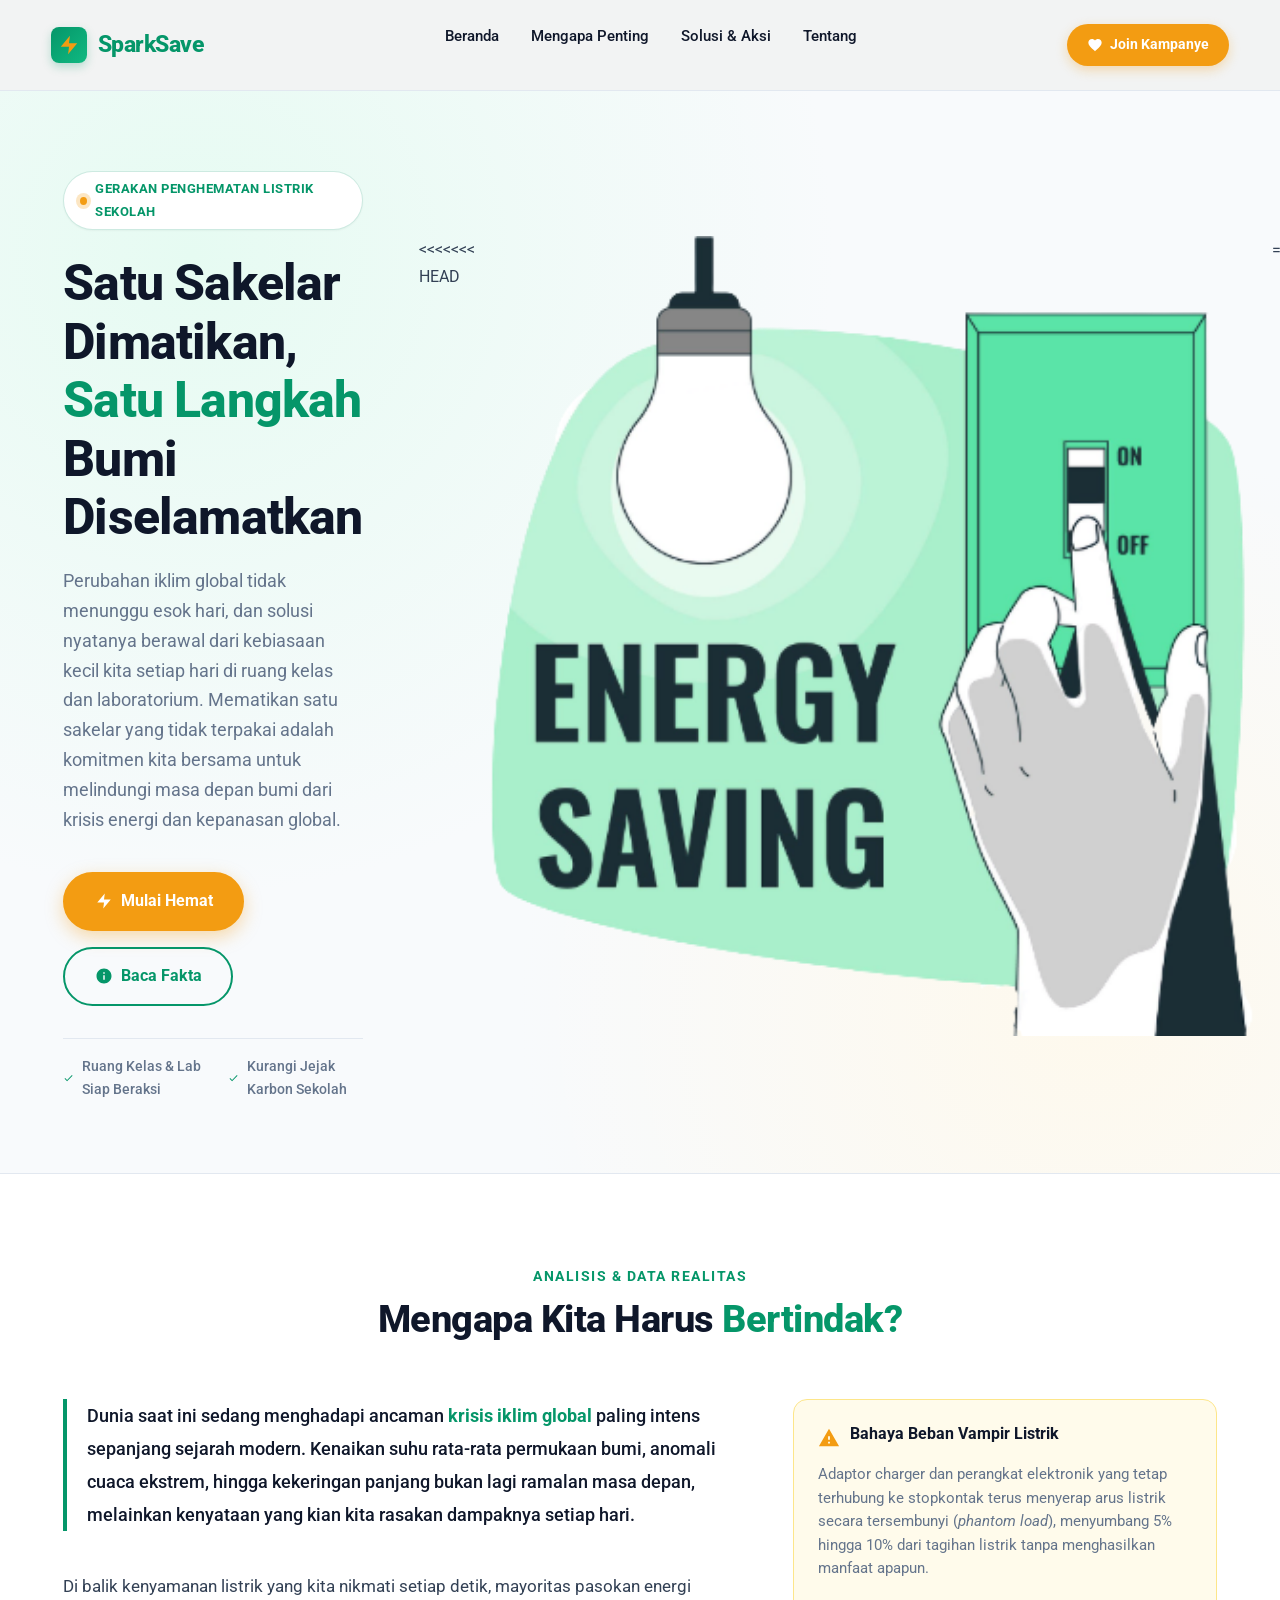
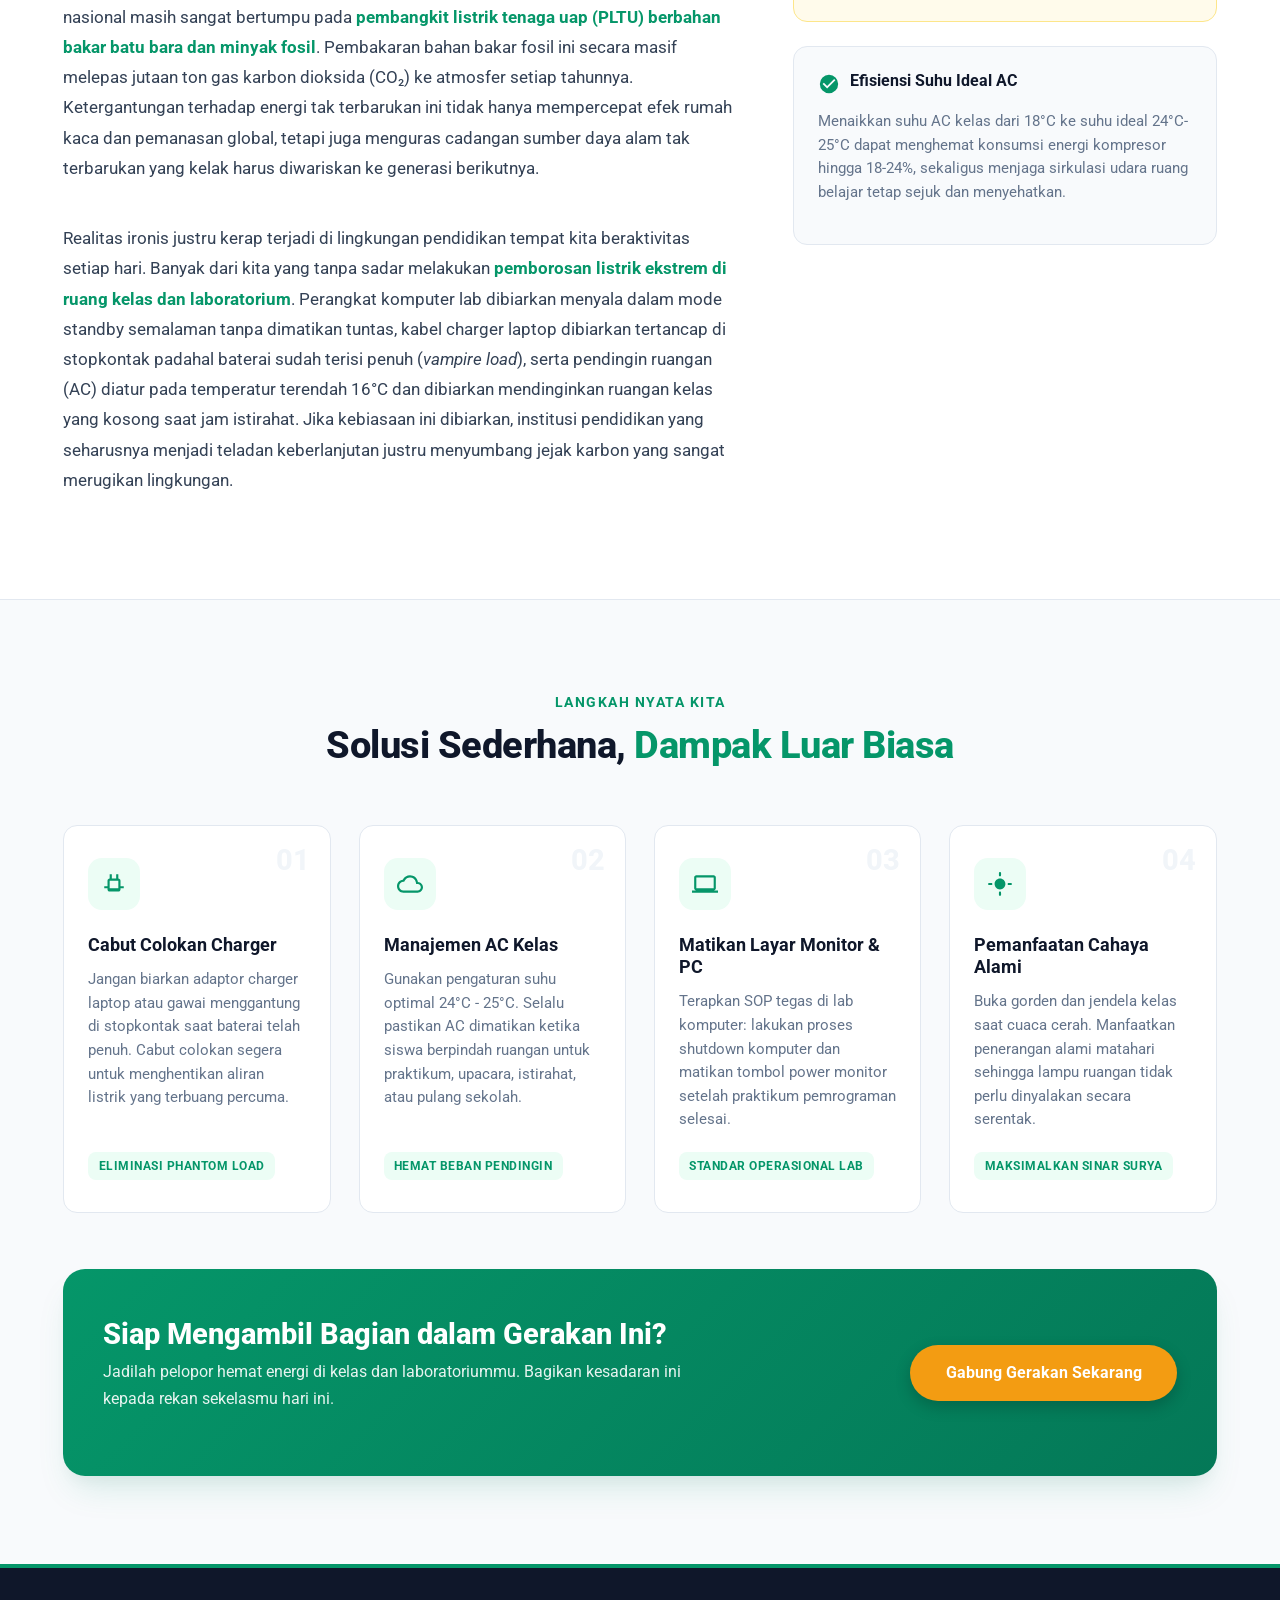
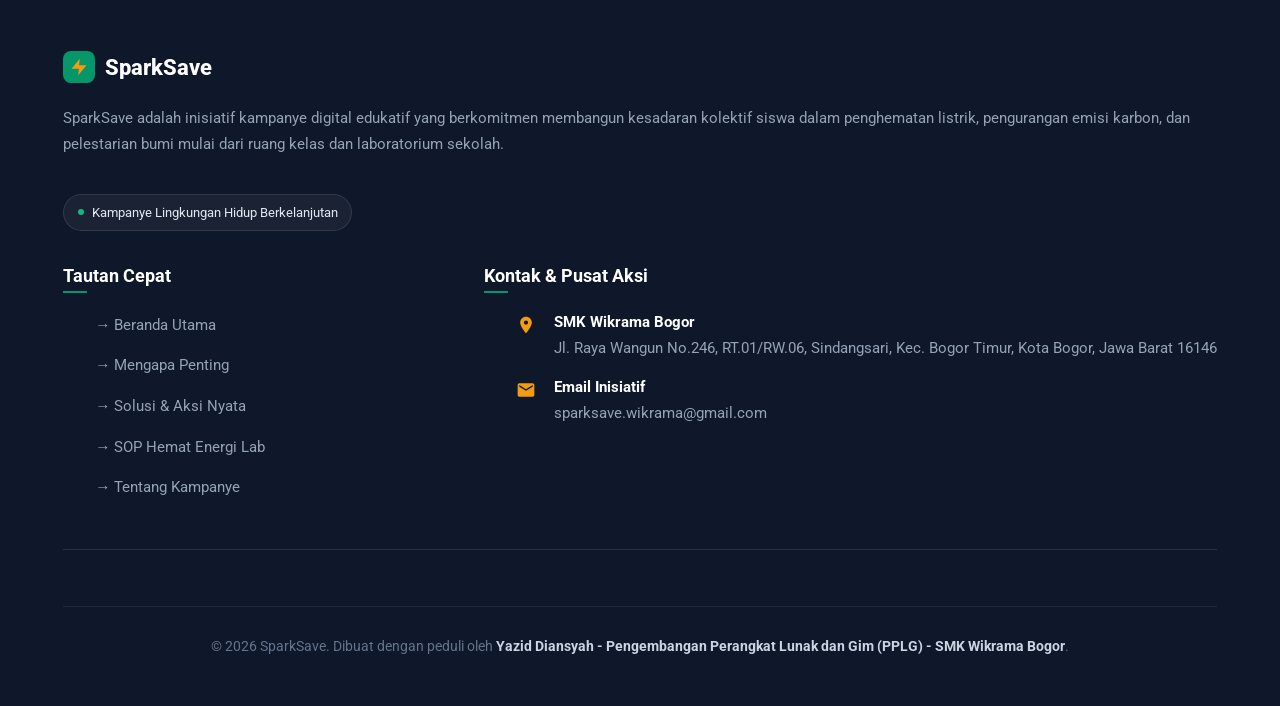
==== index.html @ a87824ba "fix: resolve merge conflicts" ====
<!DOCTYPE html>
<html lang="id">

<head>
    <meta charset="UTF-8">
    <meta name="viewport" content="width=device-width, initial-scale=1.0">
    <title>SparkSave — Kampanye Hemat Energi & Lindungi Bumi</title>

    <!-- Google Fonts -->
    <link rel="preconnect" href="https://fonts.googleapis.com">
    <link rel="preconnect" href="https://fonts.gstatic.com" crossorigin>
    <link href="https://fonts.googleapis.com/css2?family=Google+Sans:ital,opsz,wght@0,17..18,400..700;1,17..18,400..700&family=Poppins:wght@400;500;600;700;800&family=Roboto:ital,wght@0,100..900;1,100..900&display=swap" rel="stylesheet">

    <!-- Bootstrap 5 & Icons -->
    <link rel="stylesheet" href="https://cdn.jsdelivr.net/npm/bootstrap-icons@1.13.1/font/bootstrap-icons.min.css">
    <link href="https://cdn.jsdelivr.net/npm/bootstrap@5.3.8/dist/css/bootstrap.min.css" rel="stylesheet"
        integrity="sha384-sRIl4kxILFvY47J16cr9ZwB07vP4J8+LH7qKQnuqkuIAvNWLzeN8tE5YBujZqJLB" crossorigin="anonymous">

    <link rel="stylesheet" href="/src/style/global.css">
    <link rel="stylesheet" href="/src/style/index.css">
    <link rel="stylesheet" href="/src/style/components/footer.css">
</head>

<body>
    <header id="navbar"></header>

    <main>
        <!-- =========================================================
         2. Hero Section (Split Layout)
         ========================================================= -->
        <section id="hero" class="hero">
            <div class="container hero-grid">
                <!-- Sisi Kiri: Konten Teks & Tombol CTA -->
                <div class="hero-left">
                    <div class="hero-badge">
                        <span class="hero-badge-pulse"></span>
                        <span>Gerakan Penghematan Listrik Sekolah</span>
                    </div>

                    <h1 class="hero-title">
                        Satu Sakelar Dimatikan, <span>Satu Langkah</span> Bumi Diselamatkan
                    </h1>

                    <p class="hero-subtext">
                        Perubahan iklim global tidak menunggu esok hari, dan solusi nyatanya berawal dari kebiasaan
                        kecil kita setiap hari di ruang kelas dan laboratorium. Mematikan satu sakelar yang tidak
                        terpakai adalah komitmen kita bersama untuk melindungi masa depan bumi dari krisis energi dan
                        kepanasan global.
                    </p>

                    <div class="hero-cta-group">
                        <a href="#solusi" class="btn-solid">
                            <svg width="18" height="18" viewBox="0 0 24 24" fill="currentColor">
                                <path d="M13 2L3 14h9l-1 8 10-12h-9l1-8z" />
                            </svg>
                            <span>Mulai Hemat</span>
                        </a>
                        <a href="#mengapa-penting" class="btn-outline">
                            <svg width="18" height="18" viewBox="0 0 24 24" fill="currentColor">
                                <path
                                    d="M12 2C6.48 2 2 6.48 2 12s4.48 10 10 10 10-4.48 10-10S17.52 2 12 2zm1 15h-2v-6h2v6zm0-8h-2V7h2v2z" />
                            </svg>
                            <span>Baca Fakta</span>
                        </a>
                    </div>

                    <div class="hero-social-proof">
                        <div class="proof-item">
                            <svg viewBox="0 0 24 24">
                                <path d="M9 16.17L4.83 12l-1.42 1.41L9 19 21 7l-1.41-1.41z" />
                            </svg>
                            <span>Ruang Kelas & Lab Siap Beraksi</span>
                        </div>
                        <div class="proof-item">
                            <svg viewBox="0 0 24 24">
                                <path d="M9 16.17L4.83 12l-1.42 1.41L9 19 21 7l-1.41-1.41z" />
                            </svg>
                            <span>Kurangi Jejak Karbon Sekolah</span>
                        </div>
                    </div>
                </div>

                <!-- Sisi Kanan: Visual CSS & Floating Stat Cards -->
                <div class="hero-right">
                    <!-- Floating Card 1 (Atas Kanan) -->

                    <!-- Central Visual Board -->
                    <!-- <div class="visual-board">
                        <div class="board-header">
                            <div class="board-title-group">
                                <h4>Indeks Efisiensi Energi</h4>
                                <p>Status Kampanye SparkSave</p>
                            </div>
                            <span class="board-status">Aktif Berjalan</span>
                        </div>

                        <div class="energy-meter">
                            <div class="meter-ring">
                                <div class="meter-inner">
                                    <span class="percent">86%</span> 
                                    <span class="caption">Efisiensi</span>
                                </div>
                            </div>
                            <p class="meter-desc">
                                Peningkatan kedisiplinan pencabutan colokan dan pemadaman komputer lab setelah jam
                                pembelajaran selesai.
                            </p>
                        </div>
                    </div> -->

<<<<<<< HEAD
                    <img src="/src/assets/images/hero.png" alt="">
=======
                    <img src="/src/assets/images/hero.png" style="height: 450px;" alt="">
>>>>>>> 2893bdb950adf6e3078d41b20d22d9d9cc390c80


                    <!-- Floating Card 2 (Bawah Kiri) -->

                </div>
            </div>
        </section>

        <!-- =========================================================
         3. Artikel Latar Belakang (Mendalam & Diperbanyak)
         ========================================================= -->
        <section id="mengapa-penting" class="article-section">
            <div class="container">
                <div class="section-head">
                    <span class="section-tag">Analisis & Data Realitas</span>
                    <h2 class="section-heading">Mengapa Kita Harus <span>Bertindak?</span></h2>
                </div>

                <div class="article-layout">
                    <!-- 3 Paragraf Artikel Mendalam -->
                    <article class="article-content">
                        <p class="lead-text">
                            Dunia saat ini sedang menghadapi ancaman <strong>krisis iklim global</strong> paling intens
                            sepanjang sejarah modern. Kenaikan suhu rata-rata permukaan bumi, anomali cuaca ekstrem,
                            hingga kekeringan panjang bukan lagi ramalan masa depan, melainkan kenyataan yang kian kita
                            rasakan dampaknya setiap hari.
                        </p>

                        <p>
                            Di balik kenyamanan listrik yang kita nikmati setiap detik, mayoritas pasokan energi
                            nasional masih sangat bertumpu pada <strong>pembangkit listrik tenaga uap (PLTU) berbahan
                                bakar batu bara dan minyak fosil</strong>. Pembakaran bahan bakar fosil ini secara masif
                            melepas jutaan ton gas karbon dioksida (CO₂) ke atmosfer setiap tahunnya. Ketergantungan
                            terhadap energi tak terbarukan ini tidak hanya mempercepat efek rumah kaca dan pemanasan
                            global, tetapi juga menguras cadangan sumber daya alam tak terbarukan yang kelak harus
                            diwariskan ke generasi berikutnya.
                        </p>

                        <p>
                            Realitas ironis justru kerap terjadi di lingkungan pendidikan tempat kita beraktivitas
                            setiap hari. Banyak dari kita yang tanpa sadar melakukan <strong>pemborosan listrik ekstrem
                                di ruang kelas dan laboratorium</strong>. Perangkat komputer lab dibiarkan menyala dalam
                            mode standby semalaman tanpa dimatikan tuntas, kabel charger laptop dibiarkan tertancap di
                            stopkontak padahal baterai sudah terisi penuh (<em>vampire load</em>), serta pendingin
                            ruangan (AC) diatur pada temperatur terendah 16°C dan dibiarkan mendinginkan ruangan kelas
                            yang kosong saat jam istirahat. Jika kebiasaan ini dibiarkan, institusi pendidikan yang
                            seharusnya menjadi teladan keberlanjutan justru menyumbang jejak karbon yang sangat
                            merugikan lingkungan.
                        </p>
                    </article>

                    <!-- Sidebar Fakta & Insight -->
                    <aside class="article-sidebar">
                        <div class="fact-box highlight">
                            <div class="fact-header warning">
                                <svg viewBox="0 0 24 24">
                                    <path d="M1 21h22L12 2 1 21zm12-3h-2v-2h2v2zm0-4h-2v-4h2v4z" />
                                </svg>
                                <h4>Bahaya Beban Vampir Listrik</h4>
                            </div>
                            <p>
                                Adaptor charger dan perangkat elektronik yang tetap terhubung ke stopkontak terus
                                menyerap arus listrik secara tersembunyi (<em>phantom load</em>), menyumbang 5% hingga
                                10% dari tagihan listrik tanpa menghasilkan manfaat apapun.
                            </p>
                        </div>

                        <div class="fact-box">
                            <div class="fact-header success">
                                <svg viewBox="0 0 24 24">
                                    <path
                                        d="M12 2a10 10 0 100 20 10 10 0 000-20zm-2 15l-5-5 1.41-1.41L10 14.17l7.59-7.59L19 8l-9 9z" />
                                </svg>
                                <h4>Efisiensi Suhu Ideal AC</h4>
                            </div>
                            <p>
                                Menaikkan suhu AC kelas dari 18°C ke suhu ideal 24°C-25°C dapat menghemat konsumsi
                                energi kompresor hingga 18-24%, sekaligus menjaga sirkulasi udara ruang belajar tetap
                                sejuk dan menyehatkan.
                            </p>
                        </div>
                    </aside>
                </div>
            </div>
        </section>

        <!-- =========================================================
         4. Section Solusi & Aksi (Grid Cards)
         ========================================================= -->
        <section id="solusi" class="solutions-section">
            <div class="container">
                <div class="section-head">
                    <span class="section-tag">Langkah Nyata Kita</span>
                    <h2 class="section-heading">Solusi Sederhana, <span>Dampak Luar Biasa</span></h2>
                </div>

                <div class="solutions-grid">
                    <!-- Kartu 1 -->
                    <div class="action-card">
                        <span class="card-num">01</span>
                        <div class="action-icon">
                            <svg viewBox="0 0 24 24">
                                <path
                                    d="M16.01 7L16 3h-2v4h-4V3H8v4h-.01C6.89 7 6 7.89 6 8.99v5.01H3v2h3v1c0 1.11.89 2 1.99 2H16c1.1 0 2-.89 2-2v-1h3v-2h-3V8.99c0-1.1-.89-1.99-1.99-1.99zM16 16H8v-7h8v7z" />
                            </svg>
                        </div>
                        <h3>Cabut Colokan Charger</h3>
                        <p>
                            Jangan biarkan adaptor charger laptop atau gawai menggantung di stopkontak saat baterai
                            telah penuh. Cabut colokan segera untuk menghentikan aliran listrik yang terbuang percuma.
                        </p>
                        <span class="card-tag">Eliminasi Phantom Load</span>
                    </div>

                    <!-- Kartu 2 -->
                    <div class="action-card">
                        <span class="card-num">02</span>
                        <div class="action-icon">
                            <svg viewBox="0 0 24 24">
                                <path
                                    d="M19.35 10.04C18.67 6.59 15.64 4 12 4 9.11 4 6.6 5.64 5.35 8.04 2.34 8.36 0 10.91 0 14c0 3.31 2.69 6 6 6h13c2.76 0 5-2.24 5-5 0-2.64-2.05-4.78-4.65-4.96zM19 18H6c-2.21 0-4-1.79-4-4 0-2.05 1.53-3.76 3.56-3.97l1.07-.11.5-.95C8.08 7.14 9.94 6 12 6c2.62 0 4.88 1.86 5.39 4.43l.3 1.5 1.53.11c1.56.1 2.78 1.41 2.78 2.96 0 1.65-1.35 3-3 3z" />
                            </svg>
                        </div>
                        <h3>Manajemen AC Kelas</h3>
                        <p>
                            Gunakan pengaturan suhu optimal 24°C - 25°C. Selalu pastikan AC dimatikan ketika siswa
                            berpindah ruangan untuk praktikum, upacara, istirahat, atau pulang sekolah.
                        </p>
                        <span class="card-tag">Hemat Beban Pendingin</span>
                    </div>

                    <!-- Kartu 3 -->
                    <div class="action-card">
                        <span class="card-num">03</span>
                        <div class="action-icon">
                            <svg viewBox="0 0 24 24">
                                <path
                                    d="M20 18c1.1 0 1.99-.9 1.99-2L22 6c0-1.1-.9-2-2-2H4c-1.1 0-2 .9-2 2v10c0 1.1.9 2 2 2H0v2h24v-2h-4zM4 6h16v10H4V6z" />
                            </svg>
                        </div>
                        <h3>Matikan Layar Monitor & PC</h3>
                        <p>
                            Terapkan SOP tegas di lab komputer: lakukan proses shutdown komputer dan matikan tombol
                            power monitor setelah praktikum pemrograman selesai.
                        </p>
                        <span class="card-tag">Standar Operasional Lab</span>
                    </div>

                    <!-- Kartu 4 -->
                    <div class="action-card">
                        <span class="card-num">04</span>
                        <div class="action-icon">
                            <svg viewBox="0 0 24 24">
                                <path
                                    d="M12 7c-2.76 0-5 2.24-5 5s2.24 5 5 5 5-2.24 5-5-2.24-5-5-5zM2 13h2c.55 0 1-.45 1-1s-.45-1-1-1H2c-.55 0-1 .45-1 1s.45 1 1 1zm18 0h2c.55 0 1-.45 1-1s-.45-1-1-1h-2c-.55 0-1 .45-1 1s.45 1 1 1zM11 2v2c0 .55.45 1 1 1s1-.45 1-1V2c0-.55-.45-1-1-1s-1 .45-1 1zm0 18v2c0 .55.45 1 1 1s1-.45 1-1v-2c0-.55-.45-1-1-1s-1 .45-1 1z" />
                            </svg>
                        </div>
                        <h3>Pemanfaatan Cahaya Alami</h3>
                        <p>
                            Buka gorden dan jendela kelas saat cuaca cerah. Manfaatkan penerangan alami matahari
                            sehingga lampu ruangan tidak perlu dinyalakan secara serentak.
                        </p>
                        <span class="card-tag">Maksimalkan Sinar Surya</span>
                    </div>
                </div>

                <!-- Banner Ajak Bertindak -->
                <div class="cta-strip">
                    <div class="cta-strip-text">
                        <h3>Siap Mengambil Bagian dalam Gerakan Ini?</h3>
                        <p>
                            Jadilah pelopor hemat energi di kelas dan laboratoriummu. Bagikan kesadaran ini kepada rekan
                            sekelasmu hari ini.
                        </p>
                    </div>
                    <a href="#hero" class="btn-cta-strip">Gabung Gerakan Sekarang</a>
                </div>
            </div>
        </section>
    </main>

    <footer id="footer"></footer>

    <!-- JS Components -->
    <script src="src/components/navbar.js"></script>
    <script src="src/components/footer.js"></script>

    <!-- Bootstrap 5 JS -->
    <script src="https://cdn.jsdelivr.net/npm/bootstrap@5.3.8/dist/js/bootstrap.bundle.min.js"
        integrity="sha384-FKyoEForCGlyvwx9Hj09JcYn3nv7wiPVlz7YYwJrWVcXK/BmnVDxM+D2scQbITxI"
        crossorigin="anonymous"></script>
</body>

</html>
---- src/style/global.css ----
html,
body {
    font-family: "Google Sans",sans-serif;
    /* background-color: #10B981 ; */
}
---- src/style/index.css ----
/* =========================================================
   SparkSave - Kampanye Hemat Energi
   Warna Utama: #059669 | Sekunder: #10B981 | Aksen: #F39C12
   Latar Belakang: #F8FAFC (Putih Keabu-abuan Bersih)
   ========================================================= */

:root {
  --primary: #059669;
  --primary-dark: #047857;
  --primary-light: #ecfdf5;
  --secondary: #10b981;
  --secondary-hover: #059669;
  --accent: #f39c12;
  --accent-hover: #e67e22;
  --accent-light: #fef3c7;
  --accent-soft: rgba(243, 156, 18, 0.12);

  --bg-light: #f8fafc;
  --bg-white: #ffffff;
  --text-dark: #0f172a;
  --text-body: #334155;
  --text-muted: #64748b;
  --border-light: #e2e8f0;
  --border-accent: #cbd5e1;

  --shadow-xs: 0 1px 2px rgba(0, 0, 0, 0.04);
  --shadow-sm: 0 2px 6px rgba(0, 0, 0, 0.05);
  --shadow-md:
    0 10px 25px -5px rgba(15, 23, 42, 0.08),
    0 8px 10px -6px rgba(15, 23, 42, 0.04);
  --shadow-lg:
    0 20px 35px -10px rgba(5, 150, 105, 0.15),
    0 10px 15px -5px rgba(0, 0, 0, 0.04);
  --shadow-float: 0 15px 30px rgba(0, 0, 0, 0.12);

  --radius-sm: 8px;
  --radius-md: 14px;
  --radius-lg: 22px;
  --radius-full: 9999px;

  --font-sans:
    "Poppins", -apple-system, BlinkMacSystemFont, "Segoe UI", Roboto, Helvetica,
    Arial, sans-serif;
  --transition: all 0.3s cubic-bezier(0.16, 1, 0.3, 1);
}

/* Reset Dasar */
*,
*::before,
*::after {
  margin: 0;
  padding: 0;
  box-sizing: border-box;
}

html {
  scroll-behavior: smooth;
  font-size: 16px;
}

body {
  font-family: var(--font-sans);
  background-color: var(--bg-light);
  color: var(--text-body);
  line-height: 1.7;
  min-height: 100vh;
  display: flex;
  flex-direction: column;
  -webkit-font-smoothing: antialiased;
}

/* Container Global */
.container {
  width: 92%;
  max-width: 1200px;
  margin: 0 auto;
}

/* =========================================================
   1. Header & Navbar (Sticky & Modern)
   ========================================================= */
.navbar {
  position: sticky;
  top: 0;
  width: 100%;
  background-color: rgba(255, 255, 255, 0.95);
  backdrop-filter: blur(12px);
  border-bottom: 1px solid var(--border-light);
  z-index: 1000;
  transition: var(--transition);
}

.nav-wrap {
  display: flex;
  align-items: center;
  justify-content: space-between;
  padding: 1rem 0;
}

.brand-logo {
  display: flex;
  align-items: center;
  gap: 0.65rem;
  text-decoration: none;
  font-size: 1.45rem;
  font-weight: 800;
  color: var(--primary);
  letter-spacing: -0.5px;
}

.brand-icon {
  width: 36px;
  height: 36px;
  background: linear-gradient(135deg, var(--primary), var(--secondary));
  border-radius: var(--radius-sm);
  display: flex;
  align-items: center;
  justify-content: center;
  color: #fff;
  box-shadow: 0 4px 10px rgba(5, 150, 105, 0.25);
}

.brand-icon svg {
  width: 22px;
  height: 22px;
  fill: var(--accent);
}

.nav-links {
  display: flex;
  align-items: center;
  list-style: none;
  gap: 2rem;
}

.nav-link {
  text-decoration: none;
  font-size: 0.95rem;
  font-weight: 500;
  color: var(--text-dark);
  position: relative;
  transition: var(--transition);
}

.nav-link:hover {
  color: var(--primary);
}

.nav-link::after {
  content: "";
  position: absolute;
  bottom: -4px;
  left: 0;
  width: 0;
  height: 2px;
  background-color: var(--primary);
  transition: width 0.25s ease;
}

.nav-link:hover::after {
  width: 100%;
}

.nav-actions {
  display: flex;
  align-items: center;
  gap: 1rem;
}

.btn-join {
  display: inline-flex;
  align-items: center;
  gap: 0.45rem;
  background-color: var(--accent);
  color: #ffffff;
  padding: 0.55rem 1.25rem;
  font-size: 0.88rem;
  font-weight: 700;
  border-radius: var(--radius-full);
  text-decoration: none;
  box-shadow: 0 4px 12px rgba(243, 156, 18, 0.3);
  transition: var(--transition);
}

.btn-join:hover {
  background-color: var(--accent-hover);
  transform: translateY(-2px);
  box-shadow: 0 6px 16px rgba(243, 156, 18, 0.4);
}

/* =========================================================
   2. Hero Section (Split Layout & Visual Showcase)
   ========================================================= */
.hero {
  position: relative;
  padding: 5rem 0 4.5rem;
  background:
    radial-gradient(circle at 15% 15%, #e6fbf2 0%, transparent 45%),
    radial-gradient(circle at 85% 85%, #fef9ed 0%, transparent 40%),
    var(--bg-light);
  overflow: hidden;
  border-bottom: 1px solid var(--border-light);
}

.hero-grid {
  display: grid;
  grid-template-columns: 1.15fr 0.85fr;
  align-items: center;
  gap: 3.5rem;
}

/* Kolom Kiri Hero */
.hero-left {
  display: flex;
  flex-direction: column;
  align-items: flex-start;
}

.hero-badge {
  display: inline-flex;
  align-items: center;
  gap: 0.5rem;
  background-color: #ffffff;
  color: var(--primary);
  border: 1px solid rgba(5, 150, 105, 0.2);
  padding: 0.4rem 1rem;
  border-radius: var(--radius-full);
  font-size: 0.82rem;
  font-weight: 700;
  text-transform: uppercase;
  letter-spacing: 0.5px;
  margin-bottom: 1.5rem;
  box-shadow: var(--shadow-xs);
}

.hero-badge-pulse {
  width: 8px;
  height: 8px;
  background-color: var(--accent);
  border-radius: 50%;
  box-shadow: 0 0 0 4px rgba(243, 156, 18, 0.25);
  animation: pulse 2s infinite;
}

@keyframes pulse {
  0% {
    transform: scale(0.95);
    box-shadow: 0 0 0 0 rgba(243, 156, 18, 0.6);
  }
  70% {
    transform: scale(1);
    box-shadow: 0 0 0 8px rgba(243, 156, 18, 0);
  }
  100% {
    transform: scale(0.95);
    box-shadow: 0 0 0 0 rgba(243, 156, 18, 0);
  }
}

.hero-title {
  font-size: 3.1rem;
  font-weight: 800;
  line-height: 1.18;
  color: var(--text-dark);
  margin-bottom: 1.25rem;
  letter-spacing: -0.8px;
}

.hero-title span {
  color: var(--primary);
  position: relative;
  display: inline-block;
}

.hero-subtext {
  font-size: 1.1rem;
  color: var(--text-muted);
  line-height: 1.7;
  margin-bottom: 2.25rem;
  max-width: 580px;
}

.hero-cta-group {
  display: flex;
  align-items: center;
  gap: 1rem;
  flex-wrap: wrap;
  margin-bottom: 2rem;
}

.btn-solid {
  background-color: var(--accent);
  color: #ffffff;
  padding: 0.88rem 1.85rem;
  font-size: 0.98rem;
  font-weight: 700;
  border-radius: var(--radius-full);
  text-decoration: none;
  box-shadow: 0 6px 18px rgba(243, 156, 18, 0.35);
  display: inline-flex;
  align-items: center;
  gap: 0.5rem;
  transition: var(--transition);
  border: 2px solid var(--accent);
}

.btn-solid:hover {
  background-color: var(--accent-hover);
  border-color: var(--accent-hover);
  transform: translateY(-2px);
  box-shadow: 0 10px 24px rgba(243, 156, 18, 0.45);
}

.btn-outline {
  background-color: transparent;
  color: var(--primary);
  padding: 0.88rem 1.85rem;
  font-size: 0.98rem;
  font-weight: 700;
  border-radius: var(--radius-full);
  text-decoration: none;
  border: 2px solid var(--primary);
  display: inline-flex;
  align-items: center;
  gap: 0.5rem;
  transition: var(--transition);
}

.btn-outline:hover {
  background-color: var(--primary-light);
  transform: translateY(-2px);
  box-shadow: var(--shadow-sm);
}

.hero-social-proof {
  display: flex;
  align-items: center;
  gap: 1.5rem;
  padding-top: 1rem;
  border-top: 1px solid var(--border-light);
  width: 100%;
}

.proof-item {
  display: flex;
  align-items: center;
  gap: 0.5rem;
  font-size: 0.85rem;
  color: var(--text-muted);
  font-weight: 500;
}

.proof-item svg {
  width: 18px;
  height: 18px;
  fill: var(--primary);
}

/* Kolom Kanan Hero (Visual Elements & Floating Cards) */
.hero-right {
  position: relative;
  display: flex;
  justify-content: center;
}

.visual-board {
  position: relative;
  width: 100%;
  max-width: 440px;
  background: #ffffff;
  border: 1px solid rgba(5, 150, 105, 0.15);
  border-radius: var(--radius-lg);
  padding: 2.2rem 2rem;
  box-shadow: var(--shadow-md);
  z-index: 2;
}

.board-header {
  display: flex;
  align-items: center;
  justify-content: space-between;
  margin-bottom: 1.75rem;
}

.board-title-group h4 {
  font-size: 1.1rem;
  font-weight: 700;
  color: var(--text-dark);
}

.board-title-group p {
  font-size: 0.8rem;
  color: var(--text-muted);
}

.board-status {
  background-color: var(--primary-light);
  color: var(--primary);
  padding: 0.25rem 0.75rem;
  border-radius: var(--radius-full);
  font-size: 0.75rem;
  font-weight: 700;
}

.energy-meter {
  display: flex;
  flex-direction: column;
  align-items: center;
  margin-bottom: 1.5rem;
  padding: 1.5rem;
  background: linear-gradient(180deg, #f0fdf4 0%, #ffffff 100%);
  border-radius: var(--radius-md);
  border: 1px solid var(--border-light);
}

.meter-ring {
  width: 110px;
  height: 110px;
  border-radius: 50%;
  background: conic-gradient(var(--primary) 0% 86%, #e2e8f0 86% 100%);
  display: flex;
  align-items: center;
  justify-content: center;
  margin-bottom: 1rem;
  position: relative;
}

.meter-inner {
  width: 82px;
  height: 82px;
  background: #ffffff;
  border-radius: 50%;
  display: flex;
  flex-direction: column;
  align-items: center;
  justify-content: center;
  box-shadow: inset 0 2px 4px rgba(0, 0, 0, 0.06);
}

.meter-inner .percent {
  font-size: 1.35rem;
  font-weight: 800;
  color: var(--primary);
  line-height: 1;
}

.meter-inner .caption {
  font-size: 0.68rem;
  font-weight: 600;
  color: var(--text-muted);
  text-transform: uppercase;
}

.meter-desc {
  font-size: 0.85rem;
  color: var(--text-muted);
  text-align: center;
}

/* Floating Card 1: Stat kWh */
.float-card-kwh {
  position: absolute;
  top: -24px;
  right: -20px;
  background: #ffffff;
  border: 1px solid var(--border-light);
  border-radius: var(--radius-md);
  padding: 0.85rem 1.25rem;
  display: flex;
  align-items: center;
  gap: 0.85rem;
  box-shadow: var(--shadow-float);
  z-index: 3;
  animation: floatSlow 4s ease-in-out infinite;
}

.float-icon-kwh {
  width: 38px;
  height: 38px;
  border-radius: 10px;
  background: var(--accent-light);
  display: flex;
  align-items: center;
  justify-content: center;
}

.float-icon-kwh svg {
  width: 20px;
  height: 20px;
  fill: var(--accent);
}

.float-text-kwh strong {
  display: block;
  font-size: 1.05rem;
  font-weight: 800;
  color: var(--text-dark);
}

.float-text-kwh span {
  font-size: 0.75rem;
  color: var(--text-muted);
  font-weight: 500;
}

/* Floating Card 2: Target Bebas Emisi */
.float-card-target {
  position: absolute;
  bottom: -22px;
  left: -20px;
  background: #ffffff;
  border: 1px solid var(--border-light);
  border-radius: var(--radius-md);
  padding: 0.85rem 1.25rem;
  display: flex;
  align-items: center;
  gap: 0.85rem;
  box-shadow: var(--shadow-float);
  z-index: 3;
  animation: floatSlow 4.5s ease-in-out infinite reverse;
}

.float-icon-target {
  width: 38px;
  height: 38px;
  border-radius: 10px;
  background: var(--primary-light);
  display: flex;
  align-items: center;
  justify-content: center;
}

.float-icon-target svg {
  width: 20px;
  height: 20px;
  fill: var(--primary);
}

.float-text-target strong {
  display: block;
  font-size: 0.95rem;
  font-weight: 800;
  color: var(--primary);
}

.float-text-target span {
  font-size: 0.75rem;
  color: var(--text-muted);
}

@keyframes floatSlow {
  0%,
  100% {
    transform: translateY(0);
  }
  50% {
    transform: translateY(-10px);
  }
}

/* =========================================================
   3. Artikel Latar Belakang (Diperbanyak & Mendalam)
   ========================================================= */
.article-section {
  padding: 5.5rem 0;
  background-color: #ffffff;
  border-bottom: 1px solid var(--border-light);
}

.section-head {
  text-align: center;
  max-width: 720px;
  margin: 0 auto 3.5rem;
}

.section-tag {
  display: inline-block;
  color: var(--primary);
  font-size: 0.85rem;
  font-weight: 700;
  text-transform: uppercase;
  letter-spacing: 1.5px;
  margin-bottom: 0.5rem;
}

.section-heading {
  font-size: 2.35rem;
  font-weight: 800;
  color: var(--text-dark);
  line-height: 1.25;
  letter-spacing: -0.5px;
}

.section-heading span {
  color: var(--primary);
}

.article-layout {
  display: grid;
  grid-template-columns: 1.35fr 0.85fr;
  gap: 3.5rem;
  align-items: flex-start;
}

.article-content {
  display: flex;
  flex-direction: column;
  gap: 1.5rem;
  font-size: 1.05rem;
  color: #334155;
  line-height: 1.8;
}

.article-content p strong {
  color: var(--primary);
  font-weight: 700;
}

.lead-text {
  font-size: 1.15rem;
  color: var(--text-dark);
  font-weight: 500;
  line-height: 1.8;
  border-left: 4px solid var(--primary);
  padding-left: 1.25rem;
}

/* Sidebar Fakta & Insight */
.article-sidebar {
  display: flex;
  flex-direction: column;
  gap: 1.5rem;
}

.fact-box {
  background-color: var(--bg-light);
  border: 1px solid var(--border-light);
  border-radius: var(--radius-md);
  padding: 1.5rem;
  transition: var(--transition);
}

.fact-box:hover {
  border-color: var(--secondary);
  box-shadow: var(--shadow-sm);
}

.fact-box.highlight {
  background: #fffbeb;
  border-color: #fde68a;
}

.fact-header {
  display: flex;
  align-items: center;
  gap: 0.65rem;
  margin-bottom: 0.75rem;
}

.fact-header svg {
  width: 22px;
  height: 22px;
}

.fact-header.warning svg {
  fill: var(--accent);
}

.fact-header.success svg {
  fill: var(--primary);
}

.fact-header h4 {
  font-size: 1rem;
  font-weight: 700;
  color: var(--text-dark);
}

.fact-box p {
  font-size: 0.92rem;
  color: var(--text-muted);
  line-height: 1.6;
}

/* =========================================================
   4. Section Solusi & Aksi (Grid Cards Berjejer)
   ========================================================= */
.solutions-section {
  padding: 5.5rem 0;
  background-color: var(--bg-light);
}

.solutions-grid {
  display: grid;
  grid-template-columns: repeat(4, 1fr);
  gap: 1.75rem;
}

.action-card {
  background-color: #ffffff;
  border: 1px solid var(--border-light);
  border-radius: var(--radius-md);
  padding: 2rem 1.5rem;
  display: flex;
  flex-direction: column;
  position: relative;
  transition: var(--transition);
  overflow: hidden;
}

.action-card::before {
  content: "";
  position: absolute;
  top: 0;
  left: 0;
  width: 100%;
  height: 4px;
  background: linear-gradient(90deg, var(--primary), var(--secondary));
  transform: scaleX(0);
  transform-origin: left;
  transition: transform 0.3s ease;
}

.action-card:hover {
  transform: translateY(-6px);
  border-color: rgba(5, 150, 105, 0.3);
  box-shadow: var(--shadow-md);
}

.action-card:hover::before {
  transform: scaleX(1);
}

.card-num {
  position: absolute;
  top: 1.25rem;
  right: 1.25rem;
  font-size: 1.8rem;
  font-weight: 800;
  color: #f1f5f9;
  line-height: 1;
}

.action-icon {
  width: 52px;
  height: 52px;
  border-radius: 14px;
  background-color: var(--primary-light);
  display: flex;
  align-items: center;
  justify-content: center;
  margin-bottom: 1.5rem;
  transition: var(--transition);
}

.action-icon svg {
  width: 26px;
  height: 26px;
  fill: var(--primary);
  transition: var(--transition);
}

.action-card:hover .action-icon {
  background-color: var(--accent-light);
}

.action-card:hover .action-icon svg {
  fill: var(--accent);
  transform: scale(1.08);
}

.action-card h3 {
  font-size: 1.15rem;
  font-weight: 700;
  color: var(--text-dark);
  margin-bottom: 0.75rem;
}

.action-card p {
  font-size: 0.92rem;
  color: var(--text-muted);
  line-height: 1.6;
  margin-bottom: 1.25rem;
  flex-grow: 1;
}

.card-tag {
  display: inline-block;
  align-self: flex-start;
  font-size: 0.75rem;
  font-weight: 700;
  color: var(--primary);
  background-color: var(--primary-light);
  padding: 0.25rem 0.65rem;
  border-radius: var(--radius-sm);
  text-transform: uppercase;
  letter-spacing: 0.5px;
}

/* =========================================================
   Call To Action Strip
   ========================================================= */
.cta-strip {
  margin-top: 3.5rem;
  background: linear-gradient(
    135deg,
    var(--primary) 0%,
    var(--primary-dark) 100%
  );
  border-radius: var(--radius-lg);
  padding: 3rem 2.5rem;
  color: #ffffff;
  display: flex;
  align-items: center;
  justify-content: space-between;
  gap: 2rem;
  box-shadow: var(--shadow-lg);
}

.cta-strip-text h3 {
  font-size: 1.8rem;
  font-weight: 800;
  margin-bottom: 0.4rem;
}

.cta-strip-text p {
  font-size: 1rem;
  opacity: 0.9;
  max-width: 620px;
}

.btn-cta-strip {
  background-color: var(--accent);
  color: #ffffff;
  padding: 0.9rem 2.2rem;
  font-size: 1rem;
  font-weight: 700;
  border-radius: var(--radius-full);
  text-decoration: none;
  white-space: nowrap;
  box-shadow: 0 6px 16px rgba(0, 0, 0, 0.2);
  transition: var(--transition);
}

.btn-cta-strip:hover {
  background-color: var(--accent-hover);
  transform: scale(1.04);
}

/* =========================================================
   5. Footer Profesional (Mega-Footer 3 Kolom)
   ========================================================= */
.mega-footer {
  background-color: #0f172a;
  color: #cbd5e1;
  padding: 5rem 0 2rem;
  margin-top: auto;
  border-top: 4px solid var(--primary);
}

.footer-top {
  display: grid;
  grid-template-columns: 1.3fr 0.9fr 1.1fr;
  gap: 4rem;
  margin-bottom: 3.5rem;
}

/* Kolom 1: Tentang SparkSave */
.footer-col-about {
  display: flex;
  flex-direction: column;
  gap: 1.25rem;
}

.footer-brand {
  display: flex;
  align-items: center;
  gap: 0.6rem;
  font-size: 1.4rem;
  font-weight: 800;
  color: #ffffff;
  text-decoration: none;
}

.footer-brand-icon {
  width: 32px;
  height: 32px;
  background-color: var(--primary);
  border-radius: var(--radius-sm);
  display: flex;
  align-items: center;
  justify-content: center;
}

.footer-brand-icon svg {
  width: 20px;
  height: 20px;
  fill: var(--accent);
}

.footer-desc {
  font-size: 0.95rem;
  line-height: 1.7;
  color: #94a3b8;
}

.footer-badge-pill {
  display: inline-flex;
  align-items: center;
  gap: 0.5rem;
  background: rgba(255, 255, 255, 0.05);
  border: 1px solid rgba(255, 255, 255, 0.1);
  padding: 0.4rem 0.85rem;
  border-radius: var(--radius-full);
  font-size: 0.8rem;
  color: #e2e8f0;
  align-self: flex-start;
}

.footer-badge-pill span {
  width: 6px;
  height: 6px;
  border-radius: 50%;
  background-color: var(--secondary);
}

/* Kolom 2: Tautan Cepat */
.footer-col-links h4,
.footer-col-contact h4 {
  font-size: 1.1rem;
  font-weight: 700;
  color: #ffffff;
  margin-bottom: 1.5rem;
  position: relative;
  display: inline-block;
}

.footer-col-links h4::after,
.footer-col-contact h4::after {
  content: "";
  position: absolute;
  bottom: -6px;
  left: 0;
  width: 24px;
  height: 2px;
  background-color: var(--primary);
}

.quick-links {
  list-style: none;
  display: flex;
  flex-direction: column;
  gap: 0.8rem;
}

.quick-links a {
  color: #94a3b8;
  text-decoration: none;
  font-size: 0.95rem;
  display: inline-flex;
  align-items: center;
  gap: 0.4rem;
  transition: var(--transition);
}

.quick-links a:hover {
  color: var(--secondary);
  transform: translateX(4px);
}

/* Kolom 3: Kontak & Alamat */
.contact-info {
  list-style: none;
  display: flex;
  flex-direction: column;
  gap: 1rem;
}

.contact-item {
  display: flex;
  align-items: flex-start;
  gap: 0.85rem;
  font-size: 0.92rem;
  color: #94a3b8;
  line-height: 1.6;
}

.contact-icon {
  width: 24px;
  height: 24px;
  min-width: 24px;
  margin-top: 2px;
}

.contact-icon svg {
  width: 20px;
  height: 20px;
  fill: var(--accent);
}

.contact-item strong {
  color: #ffffff;
  display: block;
  margin-bottom: 0.15rem;
}

/* Bottom Footer (Copyright) */
.footer-bottom {
  border-top: 1px solid rgba(255, 255, 255, 0.08);
  padding-top: 1.75rem;
  text-align: center;
}

.copyright-text {
  font-size: 0.88rem;
  color: #64748b;
  line-height: 1.6;
}

.copyright-text strong {
  color: #cbd5e1;
}

/* =========================================================
   Responsive Breakpoints
   ========================================================= */
@media (max-width: 1024px) {
  .hero-grid {
    grid-template-columns: 1fr;
    gap: 3.5rem;
  }

  .hero-left {
    text-align: center;
    align-items: center;
  }

  .hero-subtext {
    margin-left: auto;
    margin-right: auto;
  }

  .hero-cta-group {
    justify-content: center;
  }

  .hero-social-proof {
    justify-content: center;
  }

  .solutions-grid {
    grid-template-columns: repeat(2, 1fr);
  }

  .footer-top {
    grid-template-columns: 1fr 1fr;
    gap: 3rem;
  }

  .footer-col-contact {
    grid-column: span 2;
  }
}

@media (max-width: 768px) {
  .nav-links,
  .btn-join {
    display: none;
  }

  .hero {
    padding: 3.5rem 0 3rem;
  }

  .hero-title {
    font-size: 2.25rem;
  }

  .article-layout {
    grid-template-columns: 1fr;
    gap: 2.5rem;
  }

  .solutions-grid {
    grid-template-columns: 1fr;
  }

  .cta-strip {
    flex-direction: column;
    text-align: center;
    padding: 2.25rem 1.5rem;
  }

  .footer-top {
    grid-template-columns: 1fr;
    gap: 2.5rem;
  }

  .footer-col-contact {
    grid-column: span 1;
  }

  .float-card-kwh,
  .float-card-target {
    position: static;
    margin-top: 1rem;
    animation: none;
    width: 100%;
  }

  .visual-board {
    padding: 1.75rem 1.25rem;
  }
}
---- src/style/components/footer.css ----
/* Reset Dasar & Font */
* {
  margin: 0;
  padding: 0;
  box-sizing: border-box;
  font-family: -apple-system, BlinkMacSystemFont, "Segoe UI", Roboto, Helvetica, Arial, sans-serif;
}

body {
  background-color: #11141a;
  min-height: 100vh;
  display: flex;
  flex-direction: column;
}

/* Spacer untuk mendorong footer ke bawah halaman */
.content-spacer {
  flex: 1;
}

/* Footer Wrapper */
.main-footer {
  background-color: #1e222b;
  color: #9ca3af;
  padding: 48px 24px;
  border-top: 1px solid #2d3139;
  position: relative;
}

.footer-container {
  max-width: 1200px;
  margin: 0 auto;
}

/* Tata Letak Bagian Atas - Menggunakan Flexbox agar 4 Kolom Sejajar Sempurna */
.footer-top {
  display: flex;
  justify-content: space-between;
  align-items: flex-start;
  flex-wrap: wrap;
  gap: 32px;
  padding-bottom: 32px;
  border-bottom: 1px solid #2d3139;
}

/* Pengaturan Ukuran 3 Kolom Navigasi Kiri */
.links-col {
  flex: 1;
  min-width: 160px;
}

/* Pengaturan Ukuran Kolom ke-4 (SparkSave Paling Kanan) */
.newsletter-col {
  flex: 1.5;
  min-width: 220px;
}

.column-title {
  color: #ffffff;
  text-decoration: none;
}

.footer-links a:hover {
  color: #ffffff;
}

/* Deskripsi Teks di Kolom Ke-4 */
.newsletter-desc {
  font-size: 14px;
  margin-bottom: 12px;
  color: #9ca3af;
  line-height: 1.5;
}

/* Mengatur agar Susunan Ikon Sosmed Berjejer Rapi ke Samping */
.social-icons {
  display: flex;
  gap: 16px;
  margin-top: 12px;
}

.social-icon-link, .github-icon-link {
  color: #9ca3af;
  display: inline-flex;
  align-items: center;
  transition: color 0.2s ease;
}

.social-icon-link:hover, .github-icon-link:hover {
  color: #ffffff;
}

/* Bagian Bawah Footer (Copyright) */
.footer-bottom {
  display: flex;
  flex-direction: column;
  gap: 0.8rem;
}

.quick-links a {
  color: #94a3b8;
  text-decoration: none;
  font-size: 0.95rem;
  display: inline-flex;
  align-items: center;
  gap: 0.4rem;
  transition: var(--transition);
}

.quick-links a:hover {
  color: var(--secondary);
  transform: translateX(4px);
}

/* Kolom 3: Kontak & Alamat */
.contact-info {
  list-style: none;
  display: flex;
  flex-direction: column;
  gap: 1rem;
}

/* Widget Mengambang (Pojok Kanan Bawah) */
.floating-widget {
  position: absolute;
  bottom: 16px;
  right: 16px;
  background-color: #7a22ff;
  color: #ffffff;
  display: block;
  margin-bottom: 0.15rem;
}

/* Responsif untuk Layar HP Otomatis Menumpuk Vertikal Agar Rapi */
@media (max-width: 768px) {
  .footer-top {
    flex-direction: column;
    gap: 24px;
  }
  
  .links-col, .newsletter-col {
    width: 100%;
  }
  
  .footer-bottom {
    text-align: center;
    justify-content: center;
  }
}
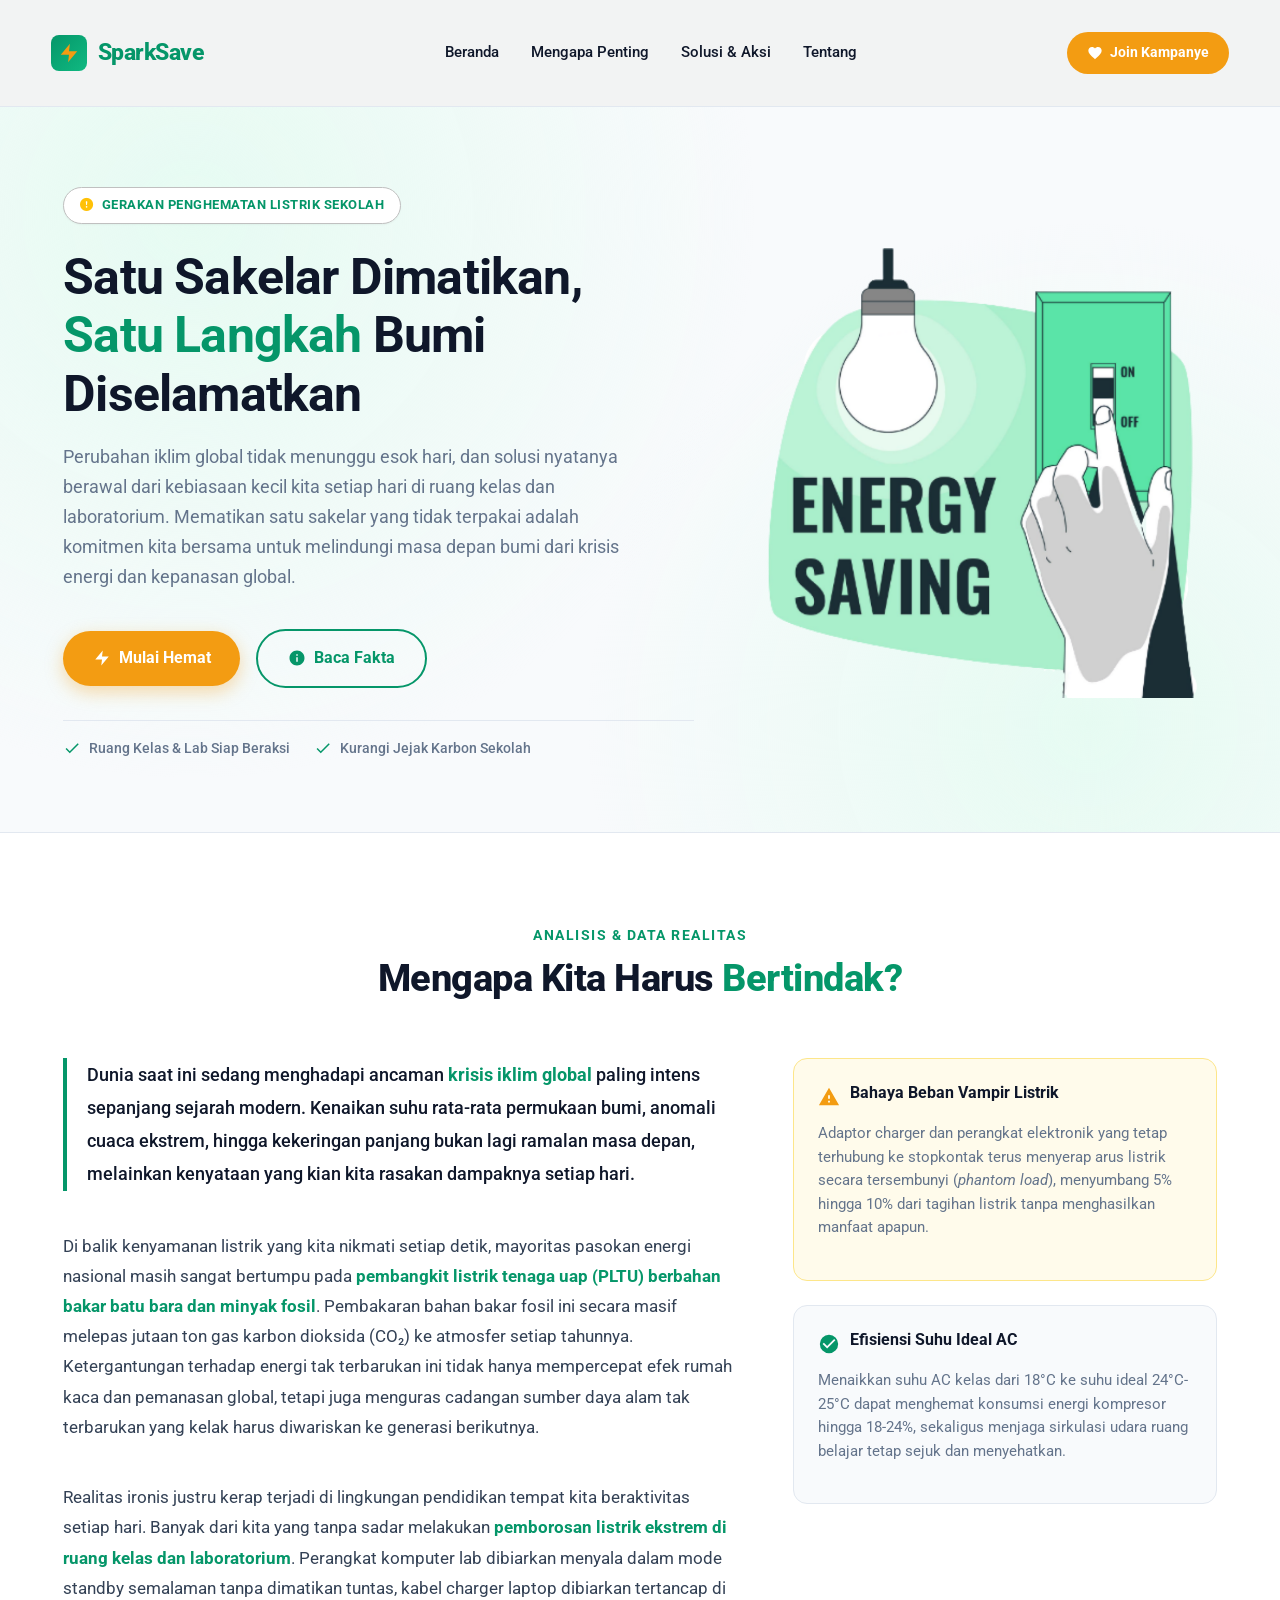
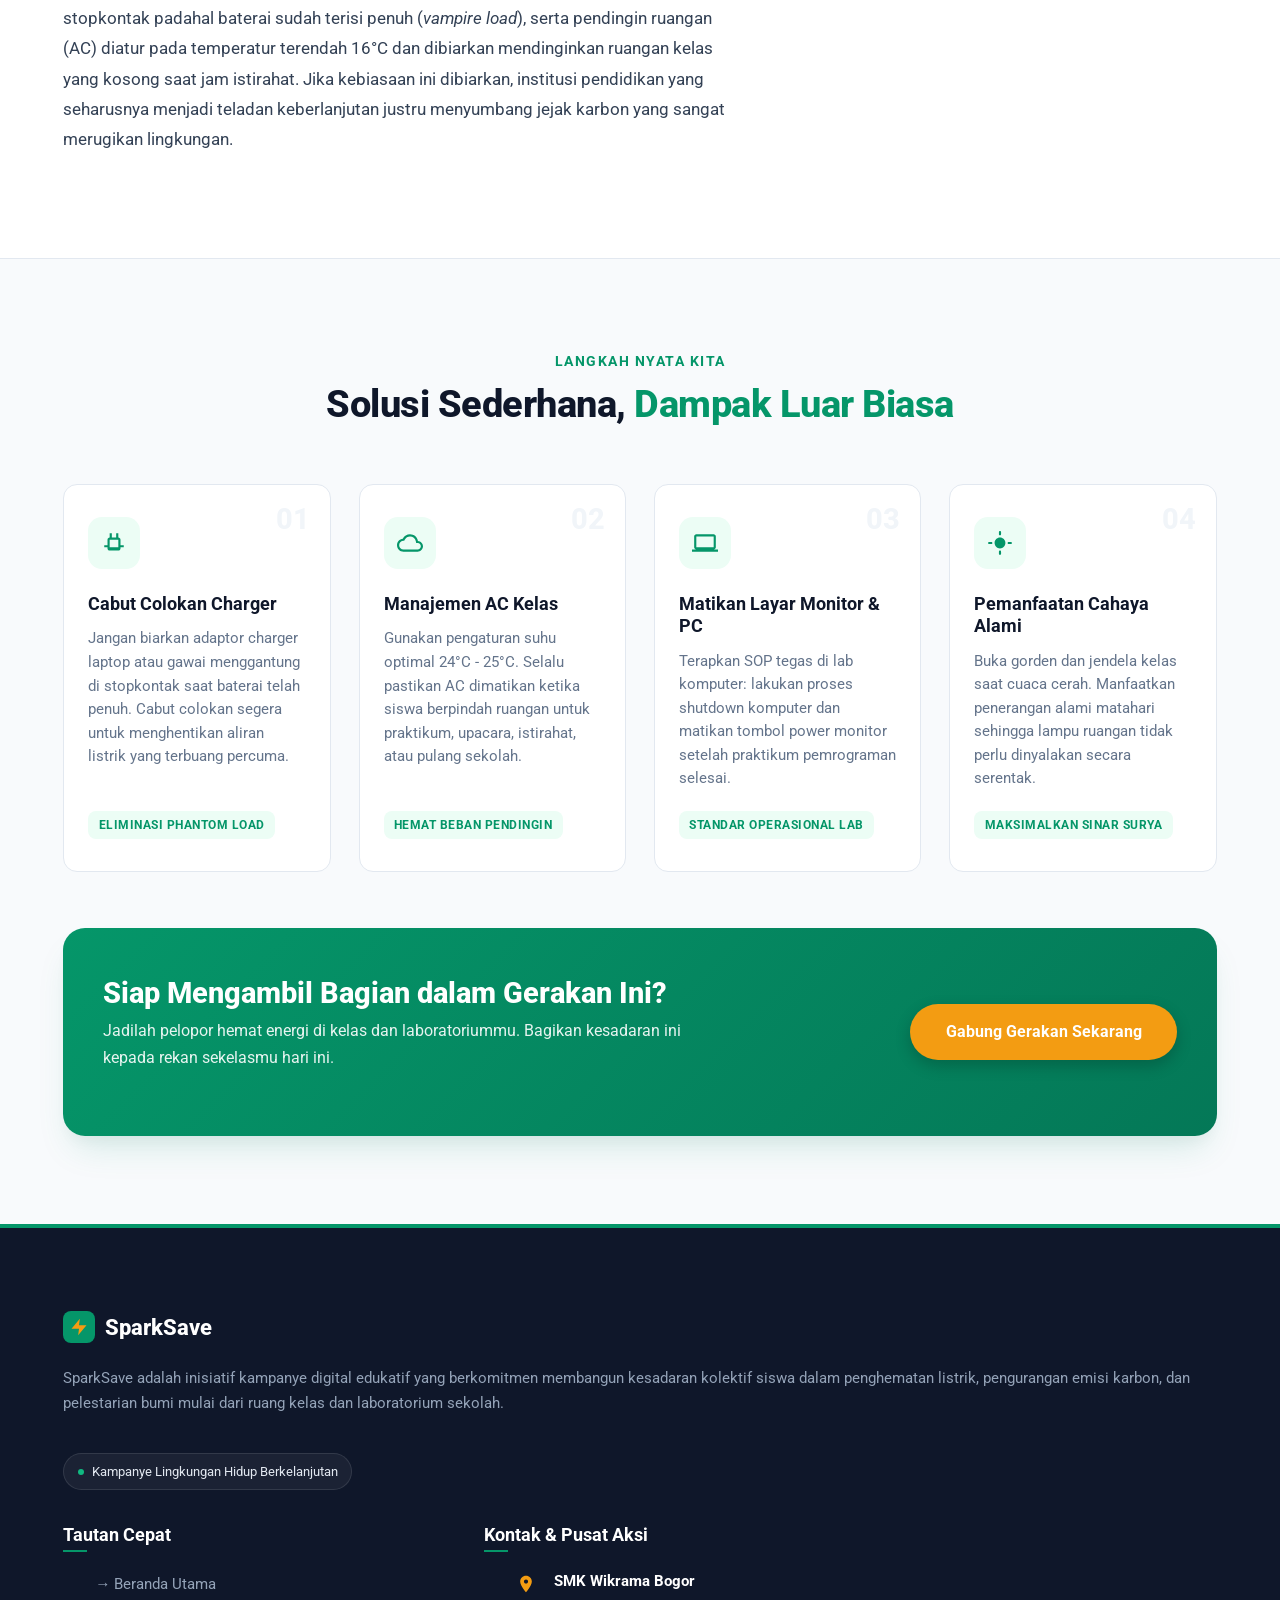
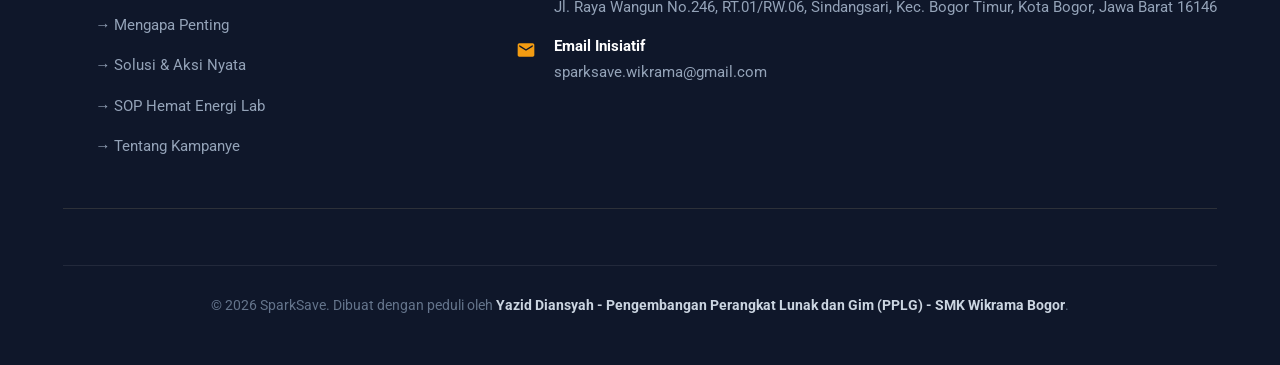
==== commit 4249c691: "QUEST: dimas save" ====
--- a/index.html
+++ b/index.html
@@ -1,17 +1,20 @@
 <!DOCTYPE html>
-<html lang="id">
+<html lang="en">
 
 <head>
     <meta charset="UTF-8">
     <meta name="viewport" content="width=device-width, initial-scale=1.0">
-    <title>SparkSave — Kampanye Hemat Energi & Lindungi Bumi</title>
-
-    <!-- Google Fonts -->
+    <title>HematEnergi | Website</title>
+
+    <!-- google fonts -->
     <link rel="preconnect" href="https://fonts.googleapis.com">
     <link rel="preconnect" href="https://fonts.gstatic.com" crossorigin>
-    <link href="https://fonts.googleapis.com/css2?family=Google+Sans:ital,opsz,wght@0,17..18,400..700;1,17..18,400..700&family=Poppins:wght@400;500;600;700;800&family=Roboto:ital,wght@0,100..900;1,100..900&display=swap" rel="stylesheet">
-
-    <!-- Bootstrap 5 & Icons -->
+    <link
+        href="https://fonts.googleapis.com/css2?family=Google+Sans:ital,opsz,wght@0,17..18,400..700;1,17..18,400..700&family=Roboto:ital,wght@0,100..900;1,100..900&display=swap"
+        rel="stylesheet">
+
+
+    <!-- bootstrap -->
     <link rel="stylesheet" href="https://cdn.jsdelivr.net/npm/bootstrap-icons@1.13.1/font/bootstrap-icons.min.css">
     <link href="https://cdn.jsdelivr.net/npm/bootstrap@5.3.8/dist/css/bootstrap.min.css" rel="stylesheet"
         integrity="sha384-sRIl4kxILFvY47J16cr9ZwB07vP4J8+LH7qKQnuqkuIAvNWLzeN8tE5YBujZqJLB" crossorigin="anonymous">
@@ -19,21 +22,19 @@
     <link rel="stylesheet" href="/src/style/global.css">
     <link rel="stylesheet" href="/src/style/index.css">
     <link rel="stylesheet" href="/src/style/components/footer.css">
+    <link rel="stylesheet" href="/src/style/components/navbar.css">
 </head>
 
 <body>
     <header id="navbar"></header>
 
     <main>
-        <!-- =========================================================
-         2. Hero Section (Split Layout)
-         ========================================================= -->
         <section id="hero" class="hero">
             <div class="container hero-grid">
                 <!-- Sisi Kiri: Konten Teks & Tombol CTA -->
                 <div class="hero-left">
                     <div class="hero-badge">
-                        <span class="hero-badge-pulse"></span>
+                        <span class="text-warning"><i class="bi bi-exclamation-circle-fill"></i></span>
                         <span>Gerakan Penghematan Listrik Sekolah</span>
                     </div>
 
@@ -49,13 +50,13 @@
                     </p>
 
                     <div class="hero-cta-group">
-                        <a href="#solusi" class="btn-solid">
+                        <a href="#" onclick="alert('Halaman sedang dalam proses pengembangan')" class="btn-solid">
                             <svg width="18" height="18" viewBox="0 0 24 24" fill="currentColor">
                                 <path d="M13 2L3 14h9l-1 8 10-12h-9l1-8z" />
                             </svg>
                             <span>Mulai Hemat</span>
                         </a>
-                        <a href="#mengapa-penting" class="btn-outline">
+                        <a href="#" onclick="alert('Halaman sedang dalam tahap pengembangan')" class="btn-outline">
                             <svg width="18" height="18" viewBox="0 0 24 24" fill="currentColor">
                                 <path
                                     d="M12 2C6.48 2 2 6.48 2 12s4.48 10 10 10 10-4.48 10-10S17.52 2 12 2zm1 15h-2v-6h2v6zm0-8h-2V7h2v2z" />
@@ -108,11 +109,7 @@
                         </div>
                     </div> -->
 
-<<<<<<< HEAD
-                    <img src="/src/assets/images/hero.png" alt="">
-=======
                     <img src="/src/assets/images/hero.png" style="height: 450px;" alt="">
->>>>>>> 2893bdb950adf6e3078d41b20d22d9d9cc390c80
 
 
                     <!-- Floating Card 2 (Bawah Kiri) -->
@@ -296,14 +293,28 @@
 
     <footer id="footer"></footer>
 
-    <!-- JS Components -->
-    <script src="src/components/navbar.js"></script>
-    <script src="src/components/footer.js"></script>
-
-    <!-- Bootstrap 5 JS -->
+    <!-- component -->
+    <script src="/src/components/navbar.js"></script>
+    <script src="/src/components/footer.js"></script>
+
+    <script>
+        const link = document.getElementById('pageConstruction')
+        const toastTrigger = document.getElementById('liveToastBtn')
+        const toastLiveExample = document.getElementById('liveToast')
+
+        if (link) {
+            const toastBootstrap = bootstrap.Toast.getOrCreateInstance(toastLiveExample)
+            toastTrigger.addEventListener('click', () => {
+                toastBootstrap.show()
+            })
+        }
+    </script>
+
+
+    <!-- bootstrap -->
     <script src="https://cdn.jsdelivr.net/npm/bootstrap@5.3.8/dist/js/bootstrap.bundle.min.js"
         integrity="sha384-FKyoEForCGlyvwx9Hj09JcYn3nv7wiPVlz7YYwJrWVcXK/BmnVDxM+D2scQbITxI"
         crossorigin="anonymous"></script>
 </body>
 
-</html>
+</html>
--- a/src/style/index.css
+++ b/src/style/index.css
@@ -77,118 +77,6 @@
 }
 
 /* =========================================================
-   1. Header & Navbar (Sticky & Modern)
-   ========================================================= */
-.navbar {
-  position: sticky;
-  top: 0;
-  width: 100%;
-  background-color: rgba(255, 255, 255, 0.95);
-  backdrop-filter: blur(12px);
-  border-bottom: 1px solid var(--border-light);
-  z-index: 1000;
-  transition: var(--transition);
-}
-
-.nav-wrap {
-  display: flex;
-  align-items: center;
-  justify-content: space-between;
-  padding: 1rem 0;
-}
-
-.brand-logo {
-  display: flex;
-  align-items: center;
-  gap: 0.65rem;
-  text-decoration: none;
-  font-size: 1.45rem;
-  font-weight: 800;
-  color: var(--primary);
-  letter-spacing: -0.5px;
-}
-
-.brand-icon {
-  width: 36px;
-  height: 36px;
-  background: linear-gradient(135deg, var(--primary), var(--secondary));
-  border-radius: var(--radius-sm);
-  display: flex;
-  align-items: center;
-  justify-content: center;
-  color: #fff;
-  box-shadow: 0 4px 10px rgba(5, 150, 105, 0.25);
-}
-
-.brand-icon svg {
-  width: 22px;
-  height: 22px;
-  fill: var(--accent);
-}
-
-.nav-links {
-  display: flex;
-  align-items: center;
-  list-style: none;
-  gap: 2rem;
-}
-
-.nav-link {
-  text-decoration: none;
-  font-size: 0.95rem;
-  font-weight: 500;
-  color: var(--text-dark);
-  position: relative;
-  transition: var(--transition);
-}
-
-.nav-link:hover {
-  color: var(--primary);
-}
-
-.nav-link::after {
-  content: "";
-  position: absolute;
-  bottom: -4px;
-  left: 0;
-  width: 0;
-  height: 2px;
-  background-color: var(--primary);
-  transition: width 0.25s ease;
-}
-
-.nav-link:hover::after {
-  width: 100%;
-}
-
-.nav-actions {
-  display: flex;
-  align-items: center;
-  gap: 1rem;
-}
-
-.btn-join {
-  display: inline-flex;
-  align-items: center;
-  gap: 0.45rem;
-  background-color: var(--accent);
-  color: #ffffff;
-  padding: 0.55rem 1.25rem;
-  font-size: 0.88rem;
-  font-weight: 700;
-  border-radius: var(--radius-full);
-  text-decoration: none;
-  box-shadow: 0 4px 12px rgba(243, 156, 18, 0.3);
-  transition: var(--transition);
-}
-
-.btn-join:hover {
-  background-color: var(--accent-hover);
-  transform: translateY(-2px);
-  box-shadow: 0 6px 16px rgba(243, 156, 18, 0.4);
-}
-
-/* =========================================================
    2. Hero Section (Split Layout & Visual Showcase)
    ========================================================= */
 .hero {
@@ -196,7 +84,7 @@
   padding: 5rem 0 4.5rem;
   background:
     radial-gradient(circle at 15% 15%, #e6fbf2 0%, transparent 45%),
-    radial-gradient(circle at 85% 85%, #fef9ed 0%, transparent 40%),
+    radial-gradient(circle at 85% 85%, #e6fbf2 0%, transparent 40%),
     var(--bg-light);
   overflow: hidden;
   border-bottom: 1px solid var(--border-light);
@@ -222,7 +110,7 @@
   gap: 0.5rem;
   background-color: #ffffff;
   color: var(--primary);
-  border: 1px solid rgba(5, 150, 105, 0.2);
+  border: 1px solid silver;
   padding: 0.4rem 1rem;
   border-radius: var(--radius-full);
   font-size: 0.82rem;
@@ -233,33 +121,9 @@
   box-shadow: var(--shadow-xs);
 }
 
-.hero-badge-pulse {
-  width: 8px;
-  height: 8px;
-  background-color: var(--accent);
-  border-radius: 50%;
-  box-shadow: 0 0 0 4px rgba(243, 156, 18, 0.25);
-  animation: pulse 2s infinite;
-}
-
-@keyframes pulse {
-  0% {
-    transform: scale(0.95);
-    box-shadow: 0 0 0 0 rgba(243, 156, 18, 0.6);
-  }
-  70% {
-    transform: scale(1);
-    box-shadow: 0 0 0 8px rgba(243, 156, 18, 0);
-  }
-  100% {
-    transform: scale(0.95);
-    box-shadow: 0 0 0 0 rgba(243, 156, 18, 0);
-  }
-}
-
 .hero-title {
   font-size: 3.1rem;
-  font-weight: 800;
+  font-weight: 700;
   line-height: 1.18;
   color: var(--text-dark);
   margin-bottom: 1.25rem;
@@ -301,7 +165,7 @@
   align-items: center;
   gap: 0.5rem;
   transition: var(--transition);
-  border: 2px solid var(--accent);
+  /* border: 2px solid var(--accent); */
 }
 
 .btn-solid:hover {
--- a/src/style/components/navbar.css
+++ b/src/style/components/navbar.css
@@ -0,0 +1,96 @@
+/* =========================================================
+   1. Header & Navbar (Sticky & Modern)
+   ========================================================= */
+.navbar {
+  position: sticky;
+  top: 0;
+  width: 100%;
+  background-color: rgba(255, 255, 255, 0.95);
+  backdrop-filter: blur(12px);
+  border-bottom: 1px solid var(--border-light);
+  z-index: 1000;
+  transition: var(--transition);
+}
+
+.nav-wrap {
+  display: flex;
+  align-items: center;
+  justify-content: space-between;
+  padding: 1rem 0;
+}
+
+.brand-logo {
+  display: flex;
+  align-items: center;
+  gap: 0.65rem;
+  text-decoration: none;
+  font-size: 1.45rem;
+  font-weight: 800;
+  color: var(--primary);
+  letter-spacing: -0.5px;
+}
+
+.brand-icon {
+  width: 36px;
+  height: 36px;
+  background: linear-gradient(135deg, var(--primary), var(--secondary));
+  border-radius: var(--radius-sm);
+  display: flex;
+  align-items: center;
+  justify-content: center;
+  color: #fff;
+  /* box-shadow: 0 4px 10px rgba(5, 150, 105, 0.25); */
+}
+
+.brand-icon svg {
+  width: 22px;
+  height: 22px;
+  fill: var(--accent);
+}
+
+.nav-links {
+  display: flex;
+  align-items: center;
+  list-style: none;
+  gap: 2rem;
+}
+
+.nav-link {
+  text-decoration: none;
+  font-size: 0.95rem;
+  font-weight: 500;
+  color: var(--text-dark);
+  position: relative;
+  transition: var(--transition);
+}
+
+.nav-link:hover {
+  color: var(--primary);
+}
+
+.nav-actions {
+  display: flex;
+  align-items: center;
+  gap: 1rem;
+}
+
+.btn-join {
+  display: inline-flex;
+  align-items: center;
+  gap: 0.45rem;
+  background-color: var(--accent);
+  color: #ffffff;
+  padding: 0.55rem 1.25rem;
+  font-size: 0.88rem;
+  font-weight: 700;
+  border-radius: var(--radius-full);
+  text-decoration: none;
+  /* box-shadow: 0 4px 12px rgba(243, 156, 18, 0.3); */
+  transition: var(--transition);
+}
+
+.btn-join:hover {
+  background-color: var(--accent-hover);
+  transform: translateY(-2px);
+  box-shadow: 0 6px 16px rgba(243, 156, 18, 0.4);
+}
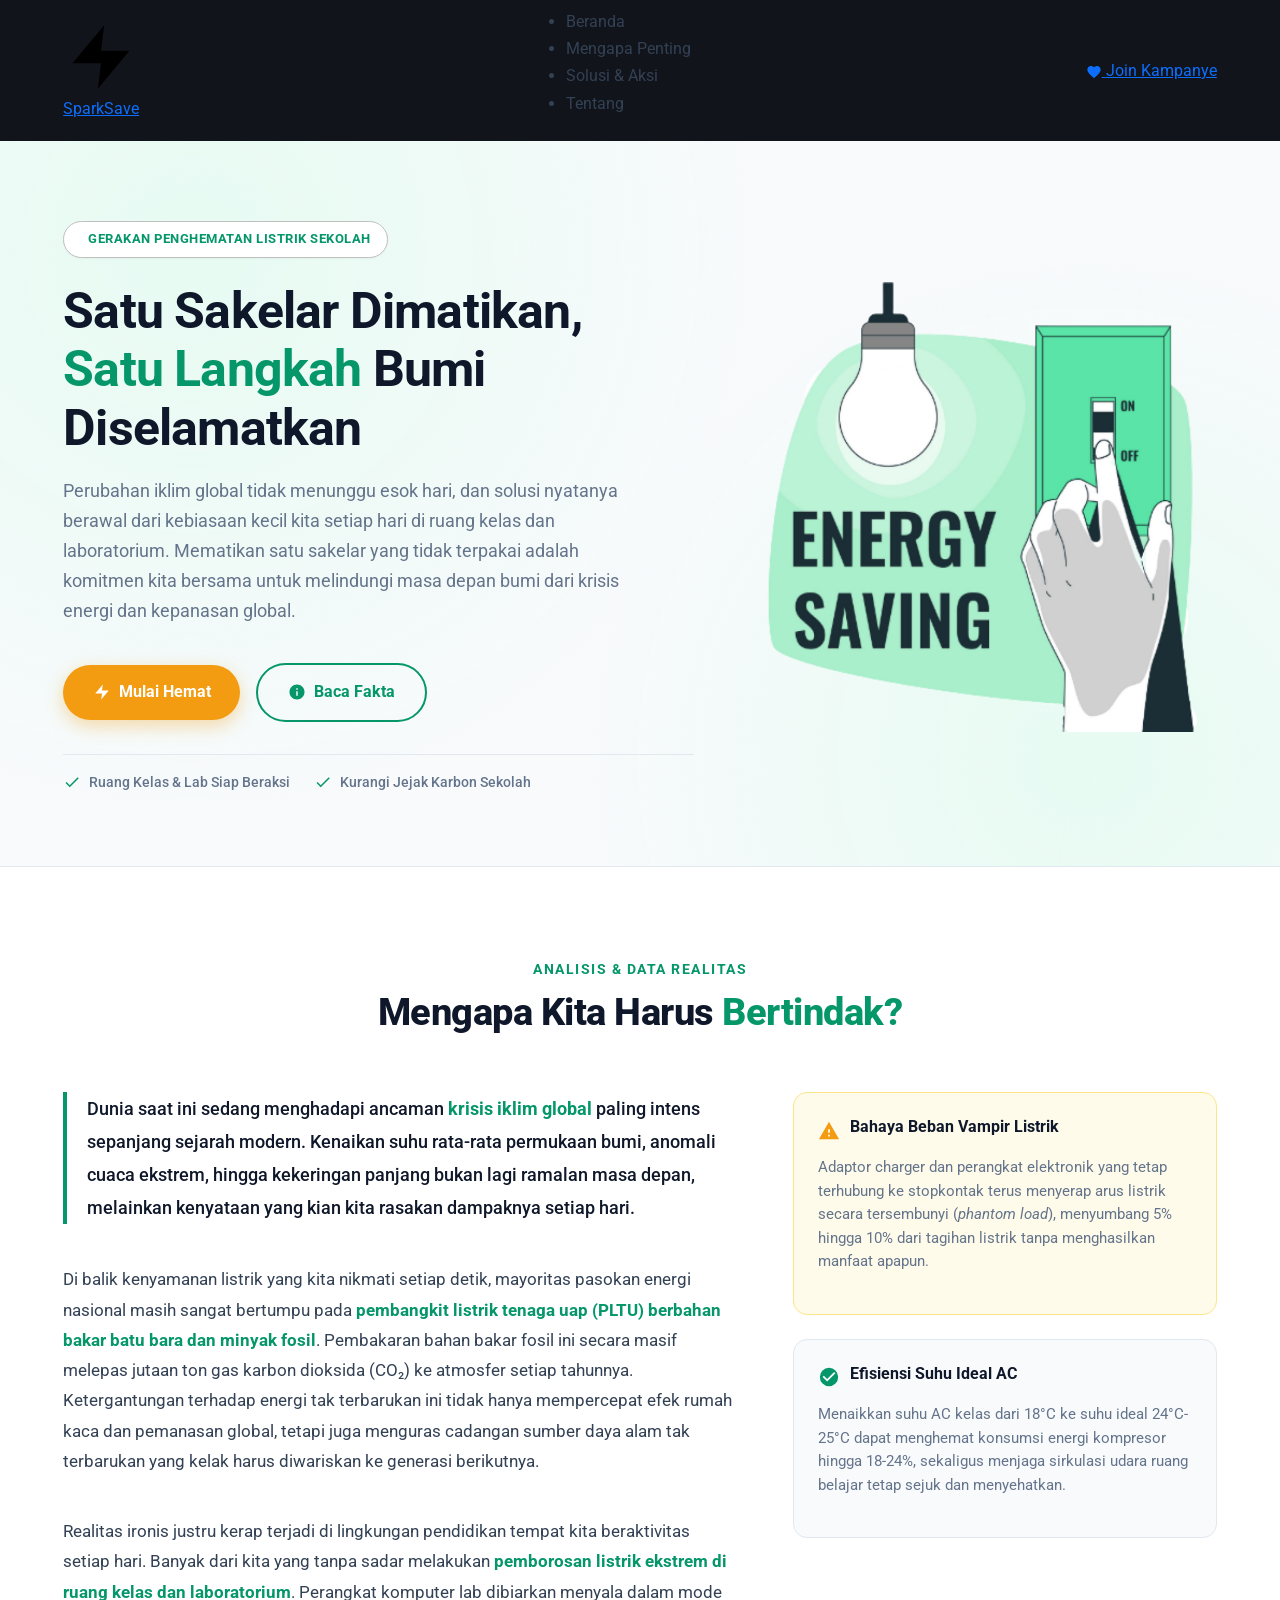
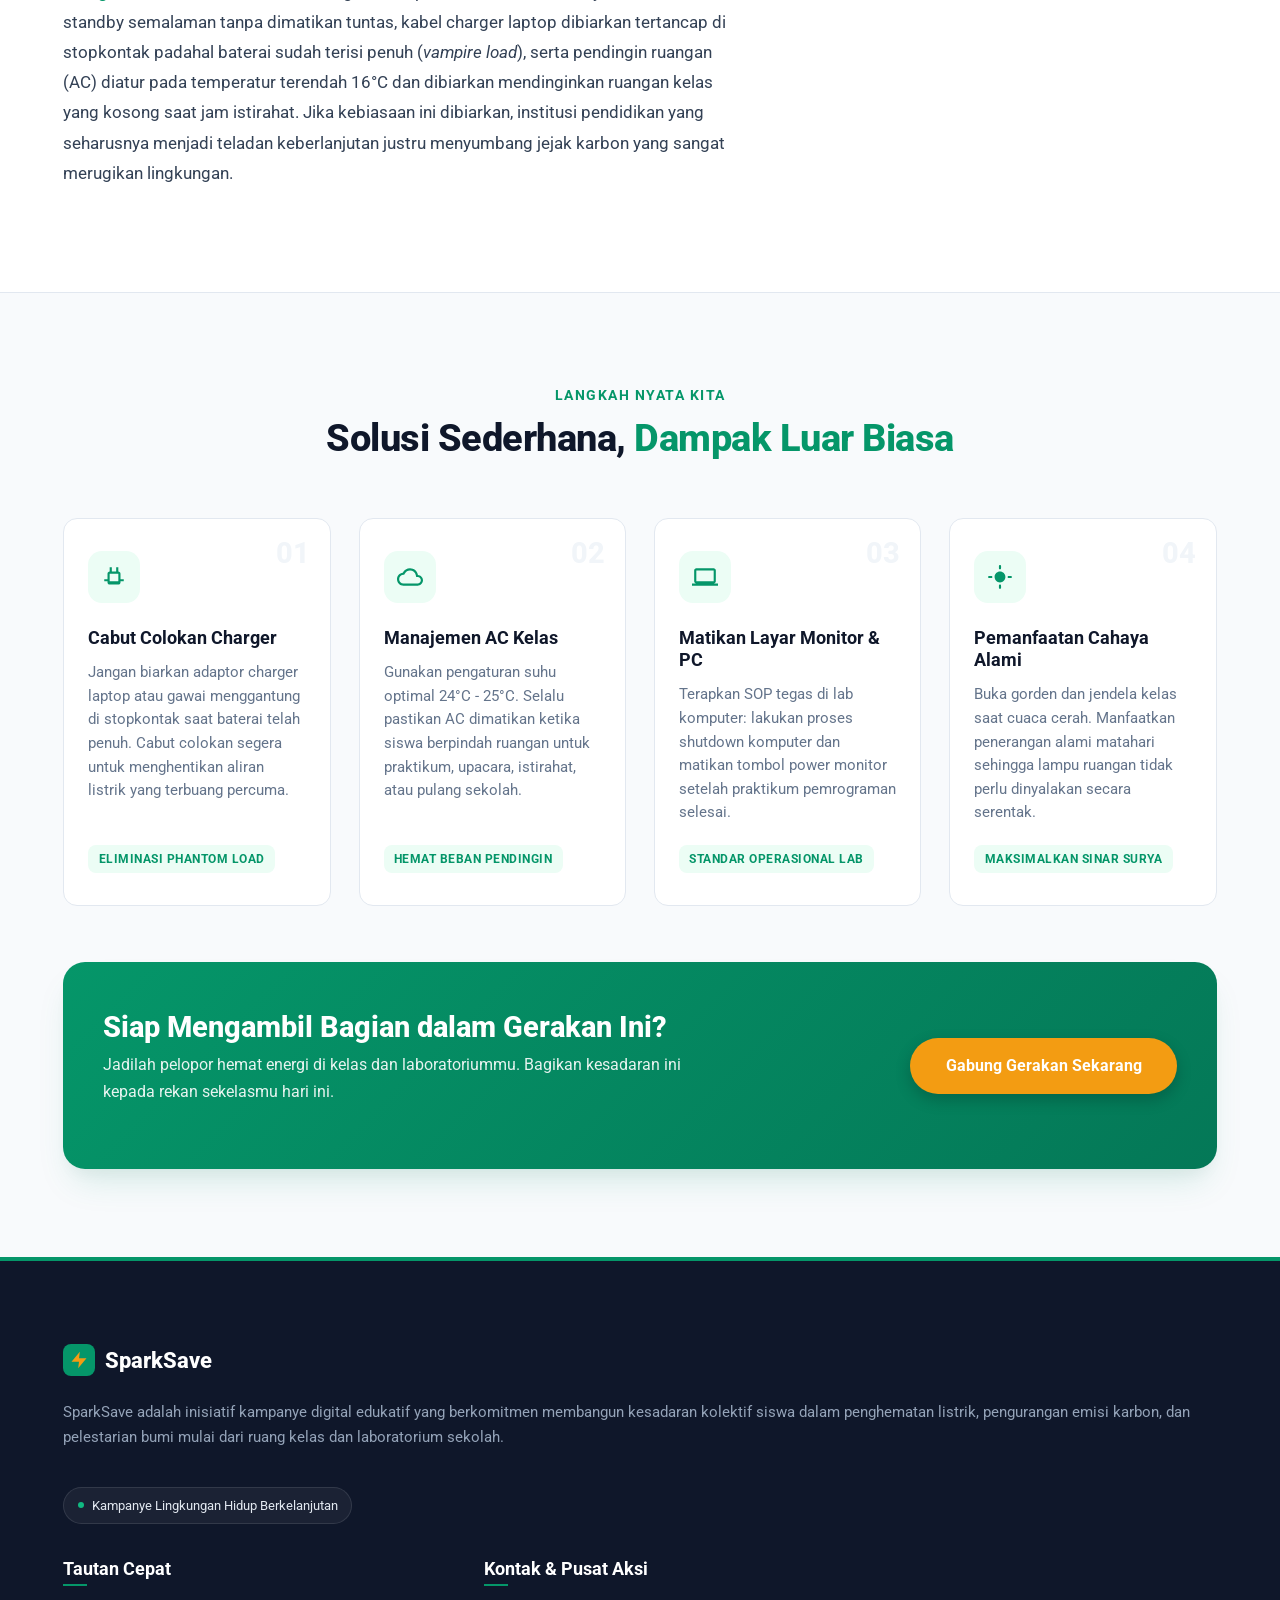
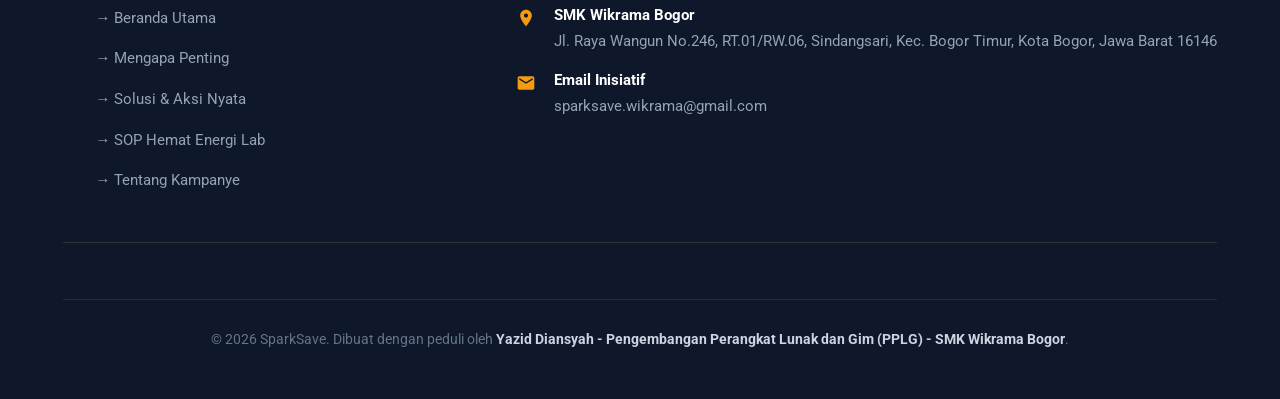
==== commit a2691837: "case yazid" ====
--- a/index.html
+++ b/index.html
@@ -1,20 +1,17 @@
 <!DOCTYPE html>
-<html lang="en">
+<html lang="id">
 
 <head>
     <meta charset="UTF-8">
     <meta name="viewport" content="width=device-width, initial-scale=1.0">
-    <title>HematEnergi | Website</title>
-
-    <!-- google fonts -->
+    <title>SparkSave — Kampanye Hemat Energi & Lindungi Bumi</title>
+
+    <!-- Google Fonts -->
     <link rel="preconnect" href="https://fonts.googleapis.com">
     <link rel="preconnect" href="https://fonts.gstatic.com" crossorigin>
-    <link
-        href="https://fonts.googleapis.com/css2?family=Google+Sans:ital,opsz,wght@0,17..18,400..700;1,17..18,400..700&family=Roboto:ital,wght@0,100..900;1,100..900&display=swap"
-        rel="stylesheet">
-
-
-    <!-- bootstrap -->
+    <link href="https://fonts.googleapis.com/css2?family=Google+Sans:ital,opsz,wght@0,17..18,400..700;1,17..18,400..700&family=Poppins:wght@400;500;600;700;800&family=Roboto:ital,wght@0,100..900;1,100..900&display=swap" rel="stylesheet">
+
+    <!-- Bootstrap 5 & Icons -->
     <link rel="stylesheet" href="https://cdn.jsdelivr.net/npm/bootstrap-icons@1.13.1/font/bootstrap-icons.min.css">
     <link href="https://cdn.jsdelivr.net/npm/bootstrap@5.3.8/dist/css/bootstrap.min.css" rel="stylesheet"
         integrity="sha384-sRIl4kxILFvY47J16cr9ZwB07vP4J8+LH7qKQnuqkuIAvNWLzeN8tE5YBujZqJLB" crossorigin="anonymous">
@@ -22,19 +19,21 @@
     <link rel="stylesheet" href="/src/style/global.css">
     <link rel="stylesheet" href="/src/style/index.css">
     <link rel="stylesheet" href="/src/style/components/footer.css">
-    <link rel="stylesheet" href="/src/style/components/navbar.css">
 </head>
 
 <body>
     <header id="navbar"></header>
 
     <main>
+        <!-- =========================================================
+         2. Hero Section (Split Layout)
+         ========================================================= -->
         <section id="hero" class="hero">
             <div class="container hero-grid">
                 <!-- Sisi Kiri: Konten Teks & Tombol CTA -->
                 <div class="hero-left">
                     <div class="hero-badge">
-                        <span class="text-warning"><i class="bi bi-exclamation-circle-fill"></i></span>
+                        <span class="hero-badge-pulse"></span>
                         <span>Gerakan Penghematan Listrik Sekolah</span>
                     </div>
 
@@ -50,13 +49,13 @@
                     </p>
 
                     <div class="hero-cta-group">
-                        <a href="#" onclick="alert('Halaman sedang dalam proses pengembangan')" class="btn-solid">
+                        <a href="#solusi" class="btn-solid">
                             <svg width="18" height="18" viewBox="0 0 24 24" fill="currentColor">
                                 <path d="M13 2L3 14h9l-1 8 10-12h-9l1-8z" />
                             </svg>
                             <span>Mulai Hemat</span>
                         </a>
-                        <a href="#" onclick="alert('Halaman sedang dalam tahap pengembangan')" class="btn-outline">
+                        <a href="#mengapa-penting" class="btn-outline">
                             <svg width="18" height="18" viewBox="0 0 24 24" fill="currentColor">
                                 <path
                                     d="M12 2C6.48 2 2 6.48 2 12s4.48 10 10 10 10-4.48 10-10S17.52 2 12 2zm1 15h-2v-6h2v6zm0-8h-2V7h2v2z" />
@@ -293,28 +292,14 @@
 
     <footer id="footer"></footer>
 
-    <!-- component -->
-    <script src="/src/components/navbar.js"></script>
-    <script src="/src/components/footer.js"></script>
-
-    <script>
-        const link = document.getElementById('pageConstruction')
-        const toastTrigger = document.getElementById('liveToastBtn')
-        const toastLiveExample = document.getElementById('liveToast')
-
-        if (link) {
-            const toastBootstrap = bootstrap.Toast.getOrCreateInstance(toastLiveExample)
-            toastTrigger.addEventListener('click', () => {
-                toastBootstrap.show()
-            })
-        }
-    </script>
-
-
-    <!-- bootstrap -->
+    <!-- JS Components -->
+    <script src="src/components/navbar.js"></script>
+    <script src="src/components/footer.js"></script>
+
+    <!-- Bootstrap 5 JS -->
     <script src="https://cdn.jsdelivr.net/npm/bootstrap@5.3.8/dist/js/bootstrap.bundle.min.js"
         integrity="sha384-FKyoEForCGlyvwx9Hj09JcYn3nv7wiPVlz7YYwJrWVcXK/BmnVDxM+D2scQbITxI"
         crossorigin="anonymous"></script>
 </body>
 
-</html>+</html>
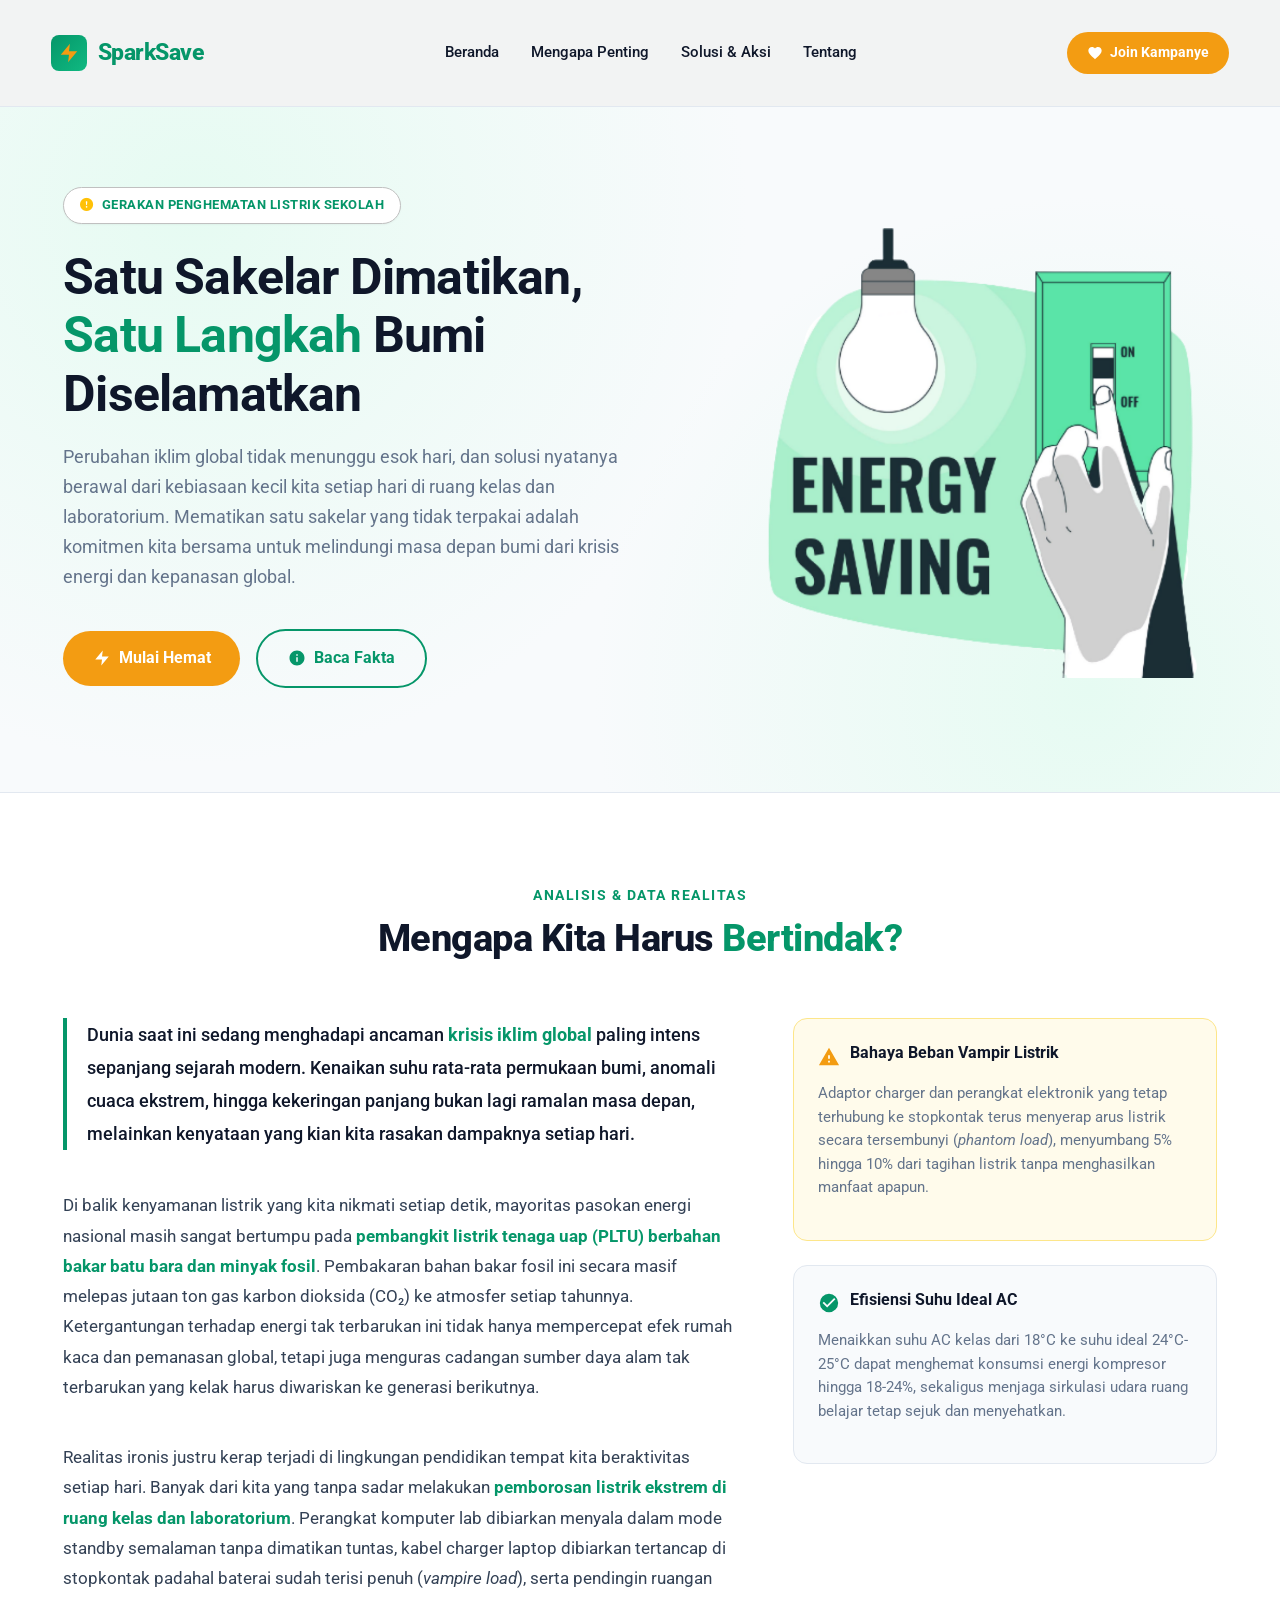
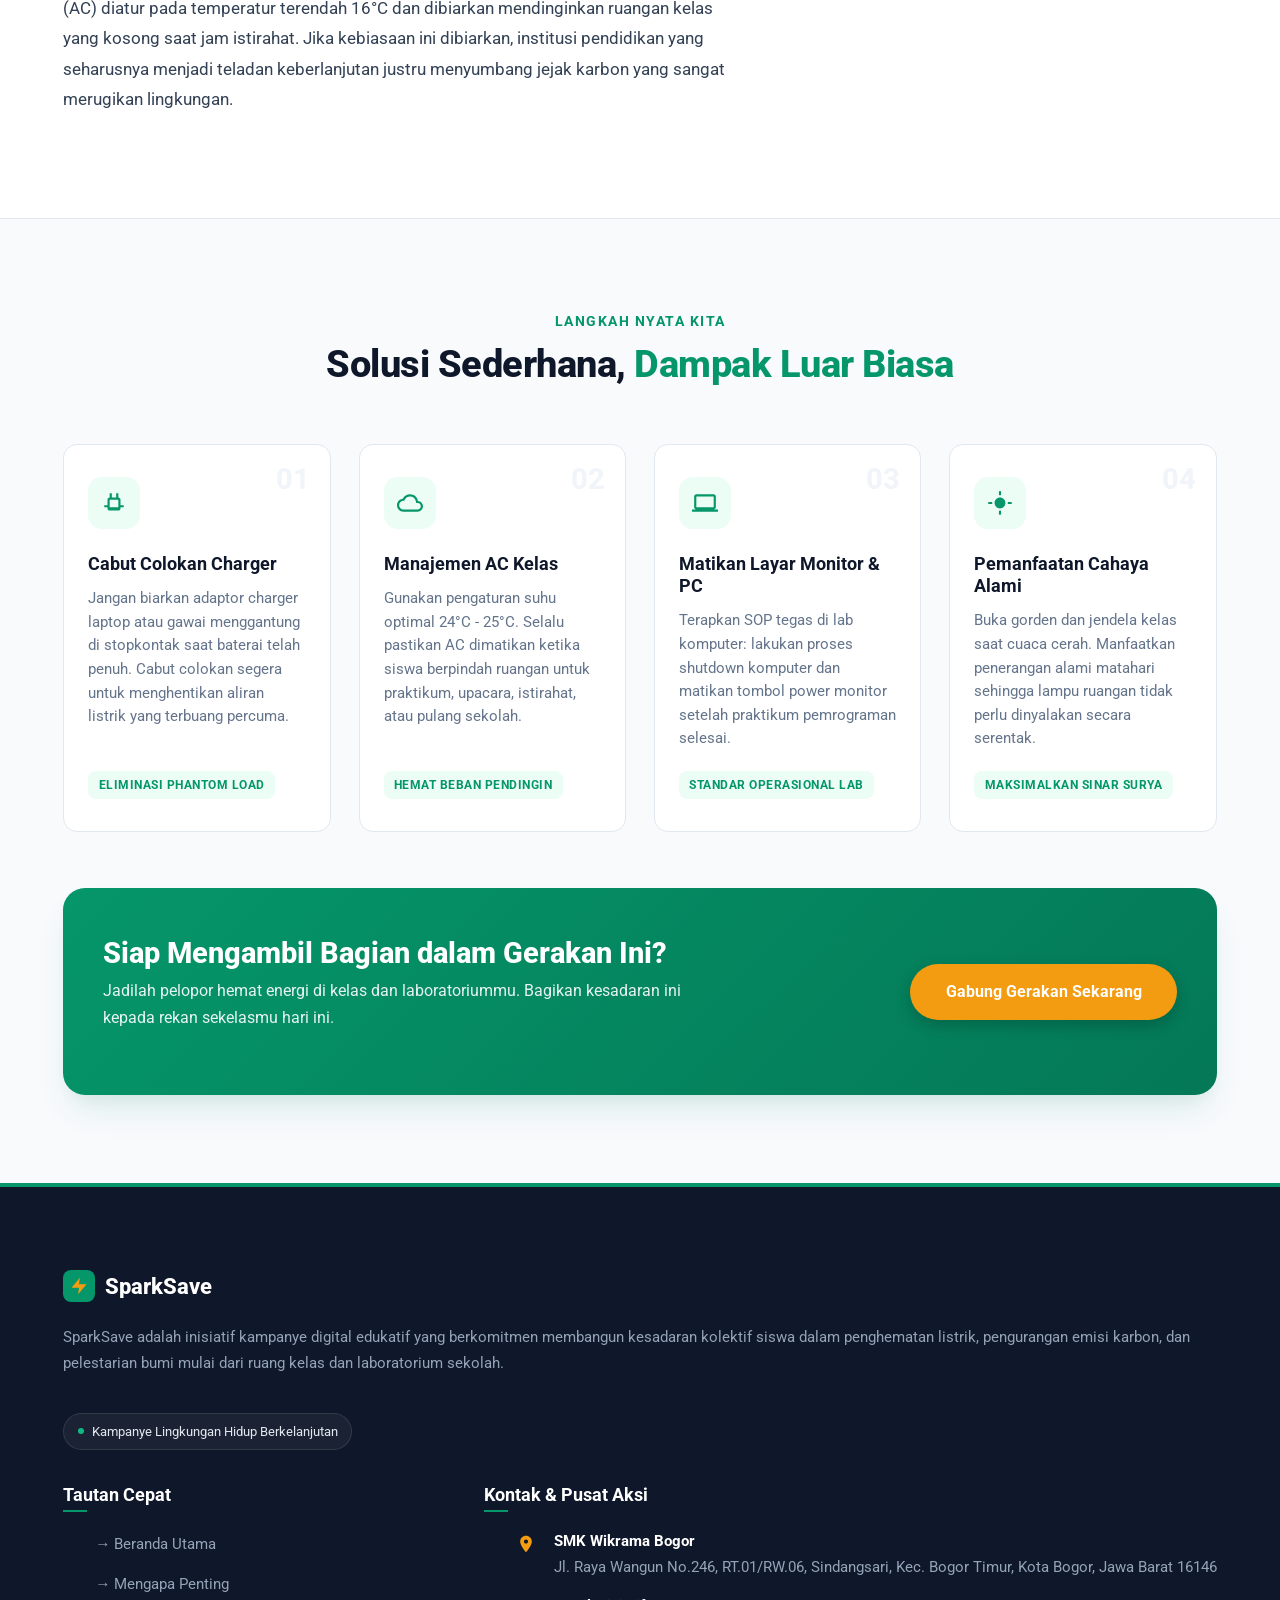
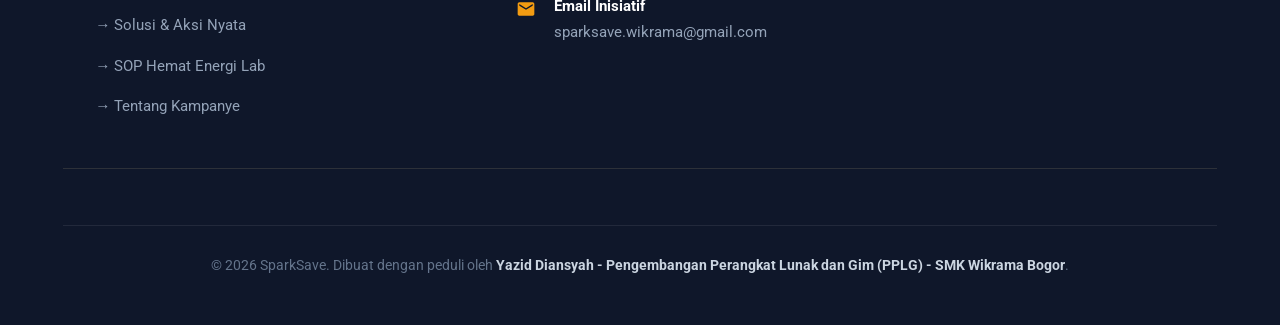
==== commit 23980ac3: "QUEST: Dimas save 3" ====
--- a/index.html
+++ b/index.html
@@ -1,17 +1,20 @@
 <!DOCTYPE html>
-<html lang="id">
+<html lang="en">
 
 <head>
     <meta charset="UTF-8">
     <meta name="viewport" content="width=device-width, initial-scale=1.0">
-    <title>SparkSave — Kampanye Hemat Energi & Lindungi Bumi</title>
-
-    <!-- Google Fonts -->
+    <title>HematEnergi | Website</title>
+
+    <!-- google fonts -->
     <link rel="preconnect" href="https://fonts.googleapis.com">
     <link rel="preconnect" href="https://fonts.gstatic.com" crossorigin>
-    <link href="https://fonts.googleapis.com/css2?family=Google+Sans:ital,opsz,wght@0,17..18,400..700;1,17..18,400..700&family=Poppins:wght@400;500;600;700;800&family=Roboto:ital,wght@0,100..900;1,100..900&display=swap" rel="stylesheet">
-
-    <!-- Bootstrap 5 & Icons -->
+    <link
+        href="https://fonts.googleapis.com/css2?family=Google+Sans:ital,opsz,wght@0,17..18,400..700;1,17..18,400..700&family=Roboto:ital,wght@0,100..900;1,100..900&display=swap"
+        rel="stylesheet">
+
+
+    <!-- bootstrap -->
     <link rel="stylesheet" href="https://cdn.jsdelivr.net/npm/bootstrap-icons@1.13.1/font/bootstrap-icons.min.css">
     <link href="https://cdn.jsdelivr.net/npm/bootstrap@5.3.8/dist/css/bootstrap.min.css" rel="stylesheet"
         integrity="sha384-sRIl4kxILFvY47J16cr9ZwB07vP4J8+LH7qKQnuqkuIAvNWLzeN8tE5YBujZqJLB" crossorigin="anonymous">
@@ -19,21 +22,19 @@
     <link rel="stylesheet" href="/src/style/global.css">
     <link rel="stylesheet" href="/src/style/index.css">
     <link rel="stylesheet" href="/src/style/components/footer.css">
+    <link rel="stylesheet" href="/src/style/components/navbar.css">
 </head>
 
 <body>
     <header id="navbar"></header>
 
     <main>
-        <!-- =========================================================
-         2. Hero Section (Split Layout)
-         ========================================================= -->
         <section id="hero" class="hero">
             <div class="container hero-grid">
                 <!-- Sisi Kiri: Konten Teks & Tombol CTA -->
                 <div class="hero-left">
                     <div class="hero-badge">
-                        <span class="hero-badge-pulse"></span>
+                        <span class="text-warning"><i class="bi bi-exclamation-circle-fill"></i></span>
                         <span>Gerakan Penghematan Listrik Sekolah</span>
                     </div>
 
@@ -49,13 +50,13 @@
                     </p>
 
                     <div class="hero-cta-group">
-                        <a href="#solusi" class="btn-solid">
+                        <a href="#" onclick="alert('Halaman sedang dalam proses pengembangan')" class="btn-solid">
                             <svg width="18" height="18" viewBox="0 0 24 24" fill="currentColor">
                                 <path d="M13 2L3 14h9l-1 8 10-12h-9l1-8z" />
                             </svg>
                             <span>Mulai Hemat</span>
                         </a>
-                        <a href="#mengapa-penting" class="btn-outline">
+                        <a href="#" onclick="alert('Halaman sedang dalam tahap pengembangan')" class="btn-outline">
                             <svg width="18" height="18" viewBox="0 0 24 24" fill="currentColor">
                                 <path
                                     d="M12 2C6.48 2 2 6.48 2 12s4.48 10 10 10 10-4.48 10-10S17.52 2 12 2zm1 15h-2v-6h2v6zm0-8h-2V7h2v2z" />
@@ -64,20 +65,6 @@
                         </a>
                     </div>
 
-                    <div class="hero-social-proof">
-                        <div class="proof-item">
-                            <svg viewBox="0 0 24 24">
-                                <path d="M9 16.17L4.83 12l-1.42 1.41L9 19 21 7l-1.41-1.41z" />
-                            </svg>
-                            <span>Ruang Kelas & Lab Siap Beraksi</span>
-                        </div>
-                        <div class="proof-item">
-                            <svg viewBox="0 0 24 24">
-                                <path d="M9 16.17L4.83 12l-1.42 1.41L9 19 21 7l-1.41-1.41z" />
-                            </svg>
-                            <span>Kurangi Jejak Karbon Sekolah</span>
-                        </div>
-                    </div>
                 </div>
 
                 <!-- Sisi Kanan: Visual CSS & Floating Stat Cards -->
@@ -292,14 +279,28 @@
 
     <footer id="footer"></footer>
 
-    <!-- JS Components -->
-    <script src="src/components/navbar.js"></script>
-    <script src="src/components/footer.js"></script>
-
-    <!-- Bootstrap 5 JS -->
+    <!-- component -->
+    <script src="/src/components/navbar.js"></script>
+    <script src="/src/components/footer.js"></script>
+
+    <script>
+        const link = document.getElementById('pageConstruction')
+        const toastTrigger = document.getElementById('liveToastBtn')
+        const toastLiveExample = document.getElementById('liveToast')
+
+        if (link) {
+            const toastBootstrap = bootstrap.Toast.getOrCreateInstance(toastLiveExample)
+            toastTrigger.addEventListener('click', () => {
+                toastBootstrap.show()
+            })
+        }
+    </script>
+
+
+    <!-- bootstrap -->
     <script src="https://cdn.jsdelivr.net/npm/bootstrap@5.3.8/dist/js/bootstrap.bundle.min.js"
         integrity="sha384-FKyoEForCGlyvwx9Hj09JcYn3nv7wiPVlz7YYwJrWVcXK/BmnVDxM+D2scQbITxI"
         crossorigin="anonymous"></script>
 </body>
 
-</html>
+</html>
--- a/src/style/index.css
+++ b/src/style/index.css
@@ -160,7 +160,7 @@
   font-weight: 700;
   border-radius: var(--radius-full);
   text-decoration: none;
-  box-shadow: 0 6px 18px rgba(243, 156, 18, 0.35);
+  /* box-shadow: 0 6px 18px rgba(243, 156, 18, 0.35); */
   display: inline-flex;
   align-items: center;
   gap: 0.5rem;
--- a/src/style/components/navbar.css
+++ b/src/style/components/navbar.css
@@ -0,0 +1,96 @@
+/* =========================================================
+   1. Header & Navbar (Sticky & Modern)
+   ========================================================= */
+.navbar {
+  position: sticky;
+  top: 0;
+  width: 100%;
+  background-color: rgba(255, 255, 255, 0.95);
+  backdrop-filter: blur(12px);
+  border-bottom: 1px solid var(--border-light);
+  z-index: 1000;
+  transition: var(--transition);
+}
+
+.nav-wrap {
+  display: flex;
+  align-items: center;
+  justify-content: space-between;
+  padding: 1rem 0;
+}
+
+.brand-logo {
+  display: flex;
+  align-items: center;
+  gap: 0.65rem;
+  text-decoration: none;
+  font-size: 1.45rem;
+  font-weight: 800;
+  color: var(--primary);
+  letter-spacing: -0.5px;
+}
+
+.brand-icon {
+  width: 36px;
+  height: 36px;
+  background: linear-gradient(135deg, var(--primary), var(--secondary));
+  border-radius: var(--radius-sm);
+  display: flex;
+  align-items: center;
+  justify-content: center;
+  color: #fff;
+  /* box-shadow: 0 4px 10px rgba(5, 150, 105, 0.25); */
+}
+
+.brand-icon svg {
+  width: 22px;
+  height: 22px;
+  fill: var(--accent);
+}
+
+.nav-links {
+  display: flex;
+  align-items: center;
+  list-style: none;
+  gap: 2rem;
+}
+
+.nav-link {
+  text-decoration: none;
+  font-size: 0.95rem;
+  font-weight: 500;
+  color: var(--text-dark);
+  position: relative;
+  transition: var(--transition);
+}
+
+.nav-link:hover {
+  color: var(--primary);
+}
+
+.nav-actions {
+  display: flex;
+  align-items: center;
+  gap: 1rem;
+}
+
+.btn-join {
+  display: inline-flex;
+  align-items: center;
+  gap: 0.45rem;
+  background-color: var(--accent);
+  color: #ffffff;
+  padding: 0.55rem 1.25rem;
+  font-size: 0.88rem;
+  font-weight: 700;
+  border-radius: var(--radius-full);
+  text-decoration: none;
+  /* box-shadow: 0 4px 12px rgba(243, 156, 18, 0.3); */
+  transition: var(--transition);
+}
+
+.btn-join:hover {
+  background-color: var(--accent-hover);
+  transform: translateY(-2px);
+  box-shadow: 0 6px 16px rgba(243, 156, 18, 0.4);
+}
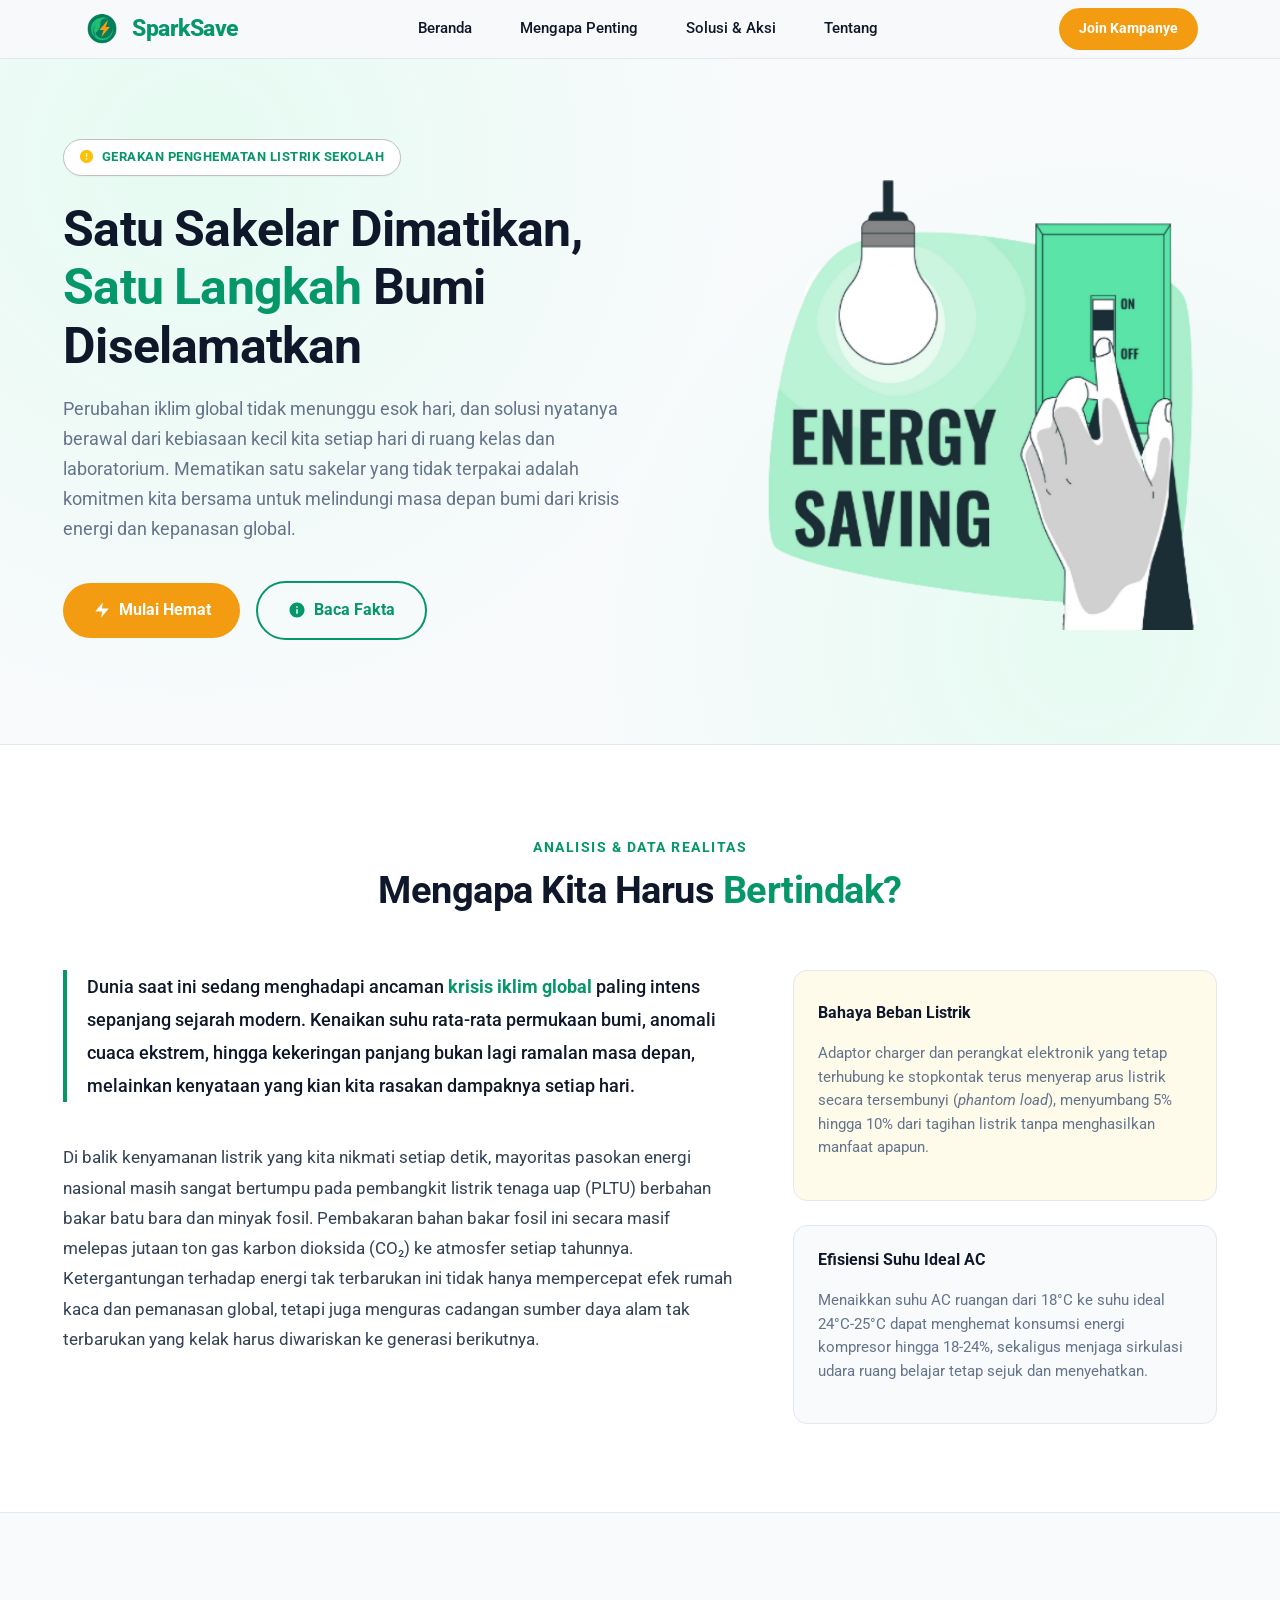
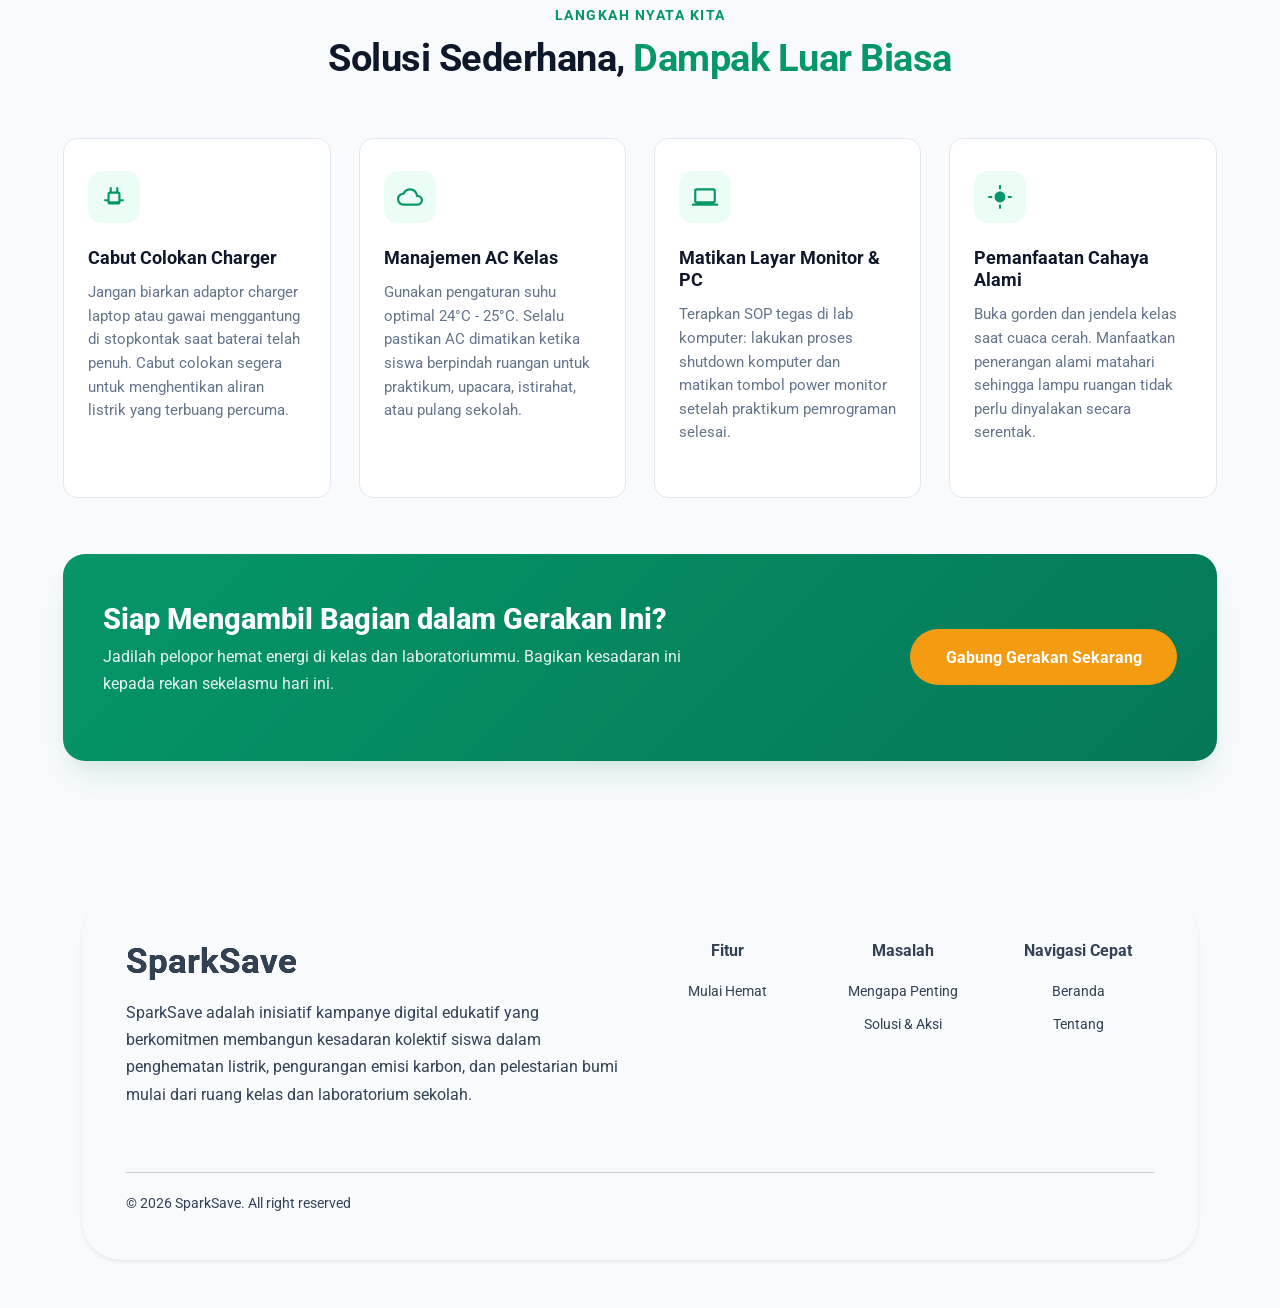
==== commit b74b2005: "QUEST: Dimas has been finished in fase 1" ====
--- a/index.html
+++ b/index.html
@@ -1,20 +1,20 @@
 <!DOCTYPE html>
-<html lang="en">
+<html lang="id">
 
 <head>
     <meta charset="UTF-8">
     <meta name="viewport" content="width=device-width, initial-scale=1.0">
-    <title>HematEnergi | Website</title>
-
-    <!-- google fonts -->
+    <title>SparkSave | Beranda</title>
+    <link rel="shortcut icon" href="/src/assets/images/favicon.png" type="image/x-icon">
+
+    <!-- Google Fonts -->
     <link rel="preconnect" href="https://fonts.googleapis.com">
     <link rel="preconnect" href="https://fonts.gstatic.com" crossorigin>
     <link
-        href="https://fonts.googleapis.com/css2?family=Google+Sans:ital,opsz,wght@0,17..18,400..700;1,17..18,400..700&family=Roboto:ital,wght@0,100..900;1,100..900&display=swap"
+        href="https://fonts.googleapis.com/css2?family=Google+Sans:ital,opsz,wght@0,17..18,400..700;1,17..18,400..700&family=Poppins:wght@400;500;600;700;800&family=Roboto:ital,wght@0,100..900;1,100..900&display=swap"
         rel="stylesheet">
 
-
-    <!-- bootstrap -->
+    <!-- Bootstrap 5 & Icons -->
     <link rel="stylesheet" href="https://cdn.jsdelivr.net/npm/bootstrap-icons@1.13.1/font/bootstrap-icons.min.css">
     <link href="https://cdn.jsdelivr.net/npm/bootstrap@5.3.8/dist/css/bootstrap.min.css" rel="stylesheet"
         integrity="sha384-sRIl4kxILFvY47J16cr9ZwB07vP4J8+LH7qKQnuqkuIAvNWLzeN8tE5YBujZqJLB" crossorigin="anonymous">
@@ -67,46 +67,14 @@
 
                 </div>
 
-                <!-- Sisi Kanan: Visual CSS & Floating Stat Cards -->
                 <div class="hero-right">
-                    <!-- Floating Card 1 (Atas Kanan) -->
-
-                    <!-- Central Visual Board -->
-                    <!-- <div class="visual-board">
-                        <div class="board-header">
-                            <div class="board-title-group">
-                                <h4>Indeks Efisiensi Energi</h4>
-                                <p>Status Kampanye SparkSave</p>
-                            </div>
-                            <span class="board-status">Aktif Berjalan</span>
-                        </div>
-
-                        <div class="energy-meter">
-                            <div class="meter-ring">
-                                <div class="meter-inner">
-                                    <span class="percent">86%</span> 
-                                    <span class="caption">Efisiensi</span>
-                                </div>
-                            </div>
-                            <p class="meter-desc">
-                                Peningkatan kedisiplinan pencabutan colokan dan pemadaman komputer lab setelah jam
-                                pembelajaran selesai.
-                            </p>
-                        </div>
-                    </div> -->
-
-                    <img src="/src/assets/images/hero.png" style="height: 450px;" alt="">
-
-
-                    <!-- Floating Card 2 (Bawah Kiri) -->
+
+                    <img src="/src/assets/images/hero.png" class="img-hero" style="height: 450px;" alt="">
 
                 </div>
             </div>
         </section>
 
-        <!-- =========================================================
-         3. Artikel Latar Belakang (Mendalam & Diperbanyak)
-         ========================================================= -->
         <section id="mengapa-penting" class="article-section">
             <div class="container">
                 <div class="section-head">
@@ -115,7 +83,6 @@
                 </div>
 
                 <div class="article-layout">
-                    <!-- 3 Paragraf Artikel Mendalam -->
                     <article class="article-content">
                         <p class="lead-text">
                             Dunia saat ini sedang menghadapi ancaman <strong>krisis iklim global</strong> paling intens
@@ -126,16 +93,16 @@
 
                         <p>
                             Di balik kenyamanan listrik yang kita nikmati setiap detik, mayoritas pasokan energi
-                            nasional masih sangat bertumpu pada <strong>pembangkit listrik tenaga uap (PLTU) berbahan
-                                bakar batu bara dan minyak fosil</strong>. Pembakaran bahan bakar fosil ini secara masif
+                            nasional masih sangat bertumpu pada pembangkit listrik tenaga uap (PLTU) berbahan
+                            bakar batu bara dan minyak fosil. Pembakaran bahan bakar fosil ini secara masif
                             melepas jutaan ton gas karbon dioksida (CO₂) ke atmosfer setiap tahunnya. Ketergantungan
                             terhadap energi tak terbarukan ini tidak hanya mempercepat efek rumah kaca dan pemanasan
                             global, tetapi juga menguras cadangan sumber daya alam tak terbarukan yang kelak harus
                             diwariskan ke generasi berikutnya.
                         </p>
 
-                        <p>
-                            Realitas ironis justru kerap terjadi di lingkungan pendidikan tempat kita beraktivitas
+                        <!-- <p>
+                            Realita ironis justru kerap terjadi di lingkungan pendidikan tempat kita beraktivitas
                             setiap hari. Banyak dari kita yang tanpa sadar melakukan <strong>pemborosan listrik ekstrem
                                 di ruang kelas dan laboratorium</strong>. Perangkat komputer lab dibiarkan menyala dalam
                             mode standby semalaman tanpa dimatikan tuntas, kabel charger laptop dibiarkan tertancap di
@@ -144,17 +111,13 @@
                             yang kosong saat jam istirahat. Jika kebiasaan ini dibiarkan, institusi pendidikan yang
                             seharusnya menjadi teladan keberlanjutan justru menyumbang jejak karbon yang sangat
                             merugikan lingkungan.
-                        </p>
+                        </p> -->
                     </article>
 
-                    <!-- Sidebar Fakta & Insight -->
                     <aside class="article-sidebar">
                         <div class="fact-box highlight">
                             <div class="fact-header warning">
-                                <svg viewBox="0 0 24 24">
-                                    <path d="M1 21h22L12 2 1 21zm12-3h-2v-2h2v2zm0-4h-2v-4h2v4z" />
-                                </svg>
-                                <h4>Bahaya Beban Vampir Listrik</h4>
+                                <h4 class="mt-2">Bahaya Beban Listrik</h4>
                             </div>
                             <p>
                                 Adaptor charger dan perangkat elektronik yang tetap terhubung ke stopkontak terus
@@ -165,14 +128,10 @@
 
                         <div class="fact-box">
                             <div class="fact-header success">
-                                <svg viewBox="0 0 24 24">
-                                    <path
-                                        d="M12 2a10 10 0 100 20 10 10 0 000-20zm-2 15l-5-5 1.41-1.41L10 14.17l7.59-7.59L19 8l-9 9z" />
-                                </svg>
                                 <h4>Efisiensi Suhu Ideal AC</h4>
                             </div>
                             <p>
-                                Menaikkan suhu AC kelas dari 18°C ke suhu ideal 24°C-25°C dapat menghemat konsumsi
+                                Menaikkan suhu AC ruangan dari 18°C ke suhu ideal 24°C-25°C dapat menghemat konsumsi
                                 energi kompresor hingga 18-24%, sekaligus menjaga sirkulasi udara ruang belajar tetap
                                 sejuk dan menyehatkan.
                             </p>
@@ -182,9 +141,6 @@
             </div>
         </section>
 
-        <!-- =========================================================
-         4. Section Solusi & Aksi (Grid Cards)
-         ========================================================= -->
         <section id="solusi" class="solutions-section">
             <div class="container">
                 <div class="section-head">
@@ -195,7 +151,6 @@
                 <div class="solutions-grid">
                     <!-- Kartu 1 -->
                     <div class="action-card">
-                        <span class="card-num">01</span>
                         <div class="action-icon">
                             <svg viewBox="0 0 24 24">
                                 <path
@@ -207,12 +162,10 @@
                             Jangan biarkan adaptor charger laptop atau gawai menggantung di stopkontak saat baterai
                             telah penuh. Cabut colokan segera untuk menghentikan aliran listrik yang terbuang percuma.
                         </p>
-                        <span class="card-tag">Eliminasi Phantom Load</span>
                     </div>
 
                     <!-- Kartu 2 -->
                     <div class="action-card">
-                        <span class="card-num">02</span>
                         <div class="action-icon">
                             <svg viewBox="0 0 24 24">
                                 <path
@@ -224,12 +177,10 @@
                             Gunakan pengaturan suhu optimal 24°C - 25°C. Selalu pastikan AC dimatikan ketika siswa
                             berpindah ruangan untuk praktikum, upacara, istirahat, atau pulang sekolah.
                         </p>
-                        <span class="card-tag">Hemat Beban Pendingin</span>
                     </div>
 
                     <!-- Kartu 3 -->
                     <div class="action-card">
-                        <span class="card-num">03</span>
                         <div class="action-icon">
                             <svg viewBox="0 0 24 24">
                                 <path
@@ -241,12 +192,10 @@
                             Terapkan SOP tegas di lab komputer: lakukan proses shutdown komputer dan matikan tombol
                             power monitor setelah praktikum pemrograman selesai.
                         </p>
-                        <span class="card-tag">Standar Operasional Lab</span>
                     </div>
 
                     <!-- Kartu 4 -->
                     <div class="action-card">
-                        <span class="card-num">04</span>
                         <div class="action-icon">
                             <svg viewBox="0 0 24 24">
                                 <path
@@ -258,7 +207,6 @@
                             Buka gorden dan jendela kelas saat cuaca cerah. Manfaatkan penerangan alami matahari
                             sehingga lampu ruangan tidak perlu dinyalakan secara serentak.
                         </p>
-                        <span class="card-tag">Maksimalkan Sinar Surya</span>
                     </div>
                 </div>
 
@@ -279,23 +227,9 @@
 
     <footer id="footer"></footer>
 
-    <!-- component -->
-    <script src="/src/components/navbar.js"></script>
-    <script src="/src/components/footer.js"></script>
-
-    <script>
-        const link = document.getElementById('pageConstruction')
-        const toastTrigger = document.getElementById('liveToastBtn')
-        const toastLiveExample = document.getElementById('liveToast')
-
-        if (link) {
-            const toastBootstrap = bootstrap.Toast.getOrCreateInstance(toastLiveExample)
-            toastTrigger.addEventListener('click', () => {
-                toastBootstrap.show()
-            })
-        }
-    </script>
-
+    <!-- JS Components -->
+    <script src="src/components/navbar.js"></script>
+    <script src="src/components/footer.js"></script>
 
     <!-- bootstrap -->
     <script src="https://cdn.jsdelivr.net/npm/bootstrap@5.3.8/dist/js/bootstrap.bundle.min.js"
--- a/src/style/global.css
+++ b/src/style/global.css
@@ -1,5 +1,50 @@
+/* 
+   Warna Utama: #059669 | Sekunder: #10B981 | Aksen: #F39C12
+   Latar Belakang: #F8FAFC 
+*/
+
+:root {
+  --primary: #059669;
+  --primary-dark: #047857;
+  --primary-light: #ecfdf5;
+  --secondary: #10b981;
+  --secondary-hover: #059669;
+  --accent: #f39c12;
+  --accent-hover: #e67e22;
+  --accent-light: #fef3c7;
+  --accent-soft: rgba(243, 156, 18, 0.12);
+
+  --bg-light: #f8fafc;
+  --bg-white: #ffffff;
+  --text-dark: #0f172a;
+  --text-body: #334155;
+  --text-muted: #64748b;
+  --border-light: #e2e8f0;
+  --border-accent: #cbd5e1;
+
+  --shadow-xs: 0 1px 2px rgba(0, 0, 0, 0.04);
+  --shadow-sm: 0 2px 6px rgba(0, 0, 0, 0.05);
+  --shadow-md:
+    0 10px 25px -5px rgba(15, 23, 42, 0.08),
+    0 8px 10px -6px rgba(15, 23, 42, 0.04);
+  --shadow-lg:
+    0 20px 35px -10px rgba(5, 150, 105, 0.15),
+    0 10px 15px -5px rgba(0, 0, 0, 0.04);
+  --shadow-float: 0 15px 30px rgba(0, 0, 0, 0.12);
+
+  --radius-sm: 8px;
+  --radius-md: 14px;
+  --radius-lg: 22px;
+  --radius-full: 9999px;
+
+  --font-sans:
+    "Poppins", -apple-system, BlinkMacSystemFont, "Segoe UI", Roboto, Helvetica,
+    Arial, sans-serif;
+  --transition: all 0.3s cubic-bezier(0.16, 1, 0.3, 1);
+}
+
 html,
 body {
-    font-family: "Google Sans",sans-serif;
-    /* background-color: #10B981 ; */
+  font-family: "Google Sans", sans-serif;
+  /* background-color: #10B981 ; */
 }
--- a/src/style/index.css
+++ b/src/style/index.css
@@ -1,50 +1,3 @@
-/* =========================================================
-   SparkSave - Kampanye Hemat Energi
-   Warna Utama: #059669 | Sekunder: #10B981 | Aksen: #F39C12
-   Latar Belakang: #F8FAFC (Putih Keabu-abuan Bersih)
-   ========================================================= */
-
-:root {
-  --primary: #059669;
-  --primary-dark: #047857;
-  --primary-light: #ecfdf5;
-  --secondary: #10b981;
-  --secondary-hover: #059669;
-  --accent: #f39c12;
-  --accent-hover: #e67e22;
-  --accent-light: #fef3c7;
-  --accent-soft: rgba(243, 156, 18, 0.12);
-
-  --bg-light: #f8fafc;
-  --bg-white: #ffffff;
-  --text-dark: #0f172a;
-  --text-body: #334155;
-  --text-muted: #64748b;
-  --border-light: #e2e8f0;
-  --border-accent: #cbd5e1;
-
-  --shadow-xs: 0 1px 2px rgba(0, 0, 0, 0.04);
-  --shadow-sm: 0 2px 6px rgba(0, 0, 0, 0.05);
-  --shadow-md:
-    0 10px 25px -5px rgba(15, 23, 42, 0.08),
-    0 8px 10px -6px rgba(15, 23, 42, 0.04);
-  --shadow-lg:
-    0 20px 35px -10px rgba(5, 150, 105, 0.15),
-    0 10px 15px -5px rgba(0, 0, 0, 0.04);
-  --shadow-float: 0 15px 30px rgba(0, 0, 0, 0.12);
-
-  --radius-sm: 8px;
-  --radius-md: 14px;
-  --radius-lg: 22px;
-  --radius-full: 9999px;
-
-  --font-sans:
-    "Poppins", -apple-system, BlinkMacSystemFont, "Segoe UI", Roboto, Helvetica,
-    Arial, sans-serif;
-  --transition: all 0.3s cubic-bezier(0.16, 1, 0.3, 1);
-}
-
-/* Reset Dasar */
 *,
 *::before,
 *::after {
@@ -76,9 +29,6 @@
   margin: 0 auto;
 }
 
-/* =========================================================
-   2. Hero Section (Split Layout & Visual Showcase)
-   ========================================================= */
 .hero {
   position: relative;
   padding: 5rem 0 4.5rem;
@@ -170,9 +120,7 @@
 
 .btn-solid:hover {
   background-color: var(--accent-hover);
-  border-color: var(--accent-hover);
   transform: translateY(-2px);
-  box-shadow: 0 10px 24px rgba(243, 156, 18, 0.45);
 }
 
 .btn-outline {
@@ -412,19 +360,6 @@
   color: var(--text-muted);
 }
 
-@keyframes floatSlow {
-  0%,
-  100% {
-    transform: translateY(0);
-  }
-  50% {
-    transform: translateY(-10px);
-  }
-}
-
-/* =========================================================
-   3. Artikel Latar Belakang (Diperbanyak & Mendalam)
-   ========================================================= */
 .article-section {
   padding: 5.5rem 0;
   background-color: #ffffff;
@@ -449,7 +384,7 @@
 
 .section-heading {
   font-size: 2.35rem;
-  font-weight: 800;
+  font-weight: 700;
   color: var(--text-dark);
   line-height: 1.25;
   letter-spacing: -0.5px;
@@ -511,14 +446,13 @@
 
 .fact-box.highlight {
   background: #fffbeb;
-  border-color: #fde68a;
 }
 
 .fact-header {
   display: flex;
   align-items: center;
   gap: 0.65rem;
-  margin-bottom: 0.75rem;
+  margin-bottom: 0.75rem; 
 }
 
 .fact-header svg {
@@ -546,9 +480,6 @@
   line-height: 1.6;
 }
 
-/* =========================================================
-   4. Section Solusi & Aksi (Grid Cards Berjejer)
-   ========================================================= */
 .solutions-section {
   padding: 5.5rem 0;
   background-color: var(--bg-light);
@@ -572,37 +503,12 @@
   overflow: hidden;
 }
 
-.action-card::before {
-  content: "";
-  position: absolute;
-  top: 0;
-  left: 0;
-  width: 100%;
-  height: 4px;
-  background: linear-gradient(90deg, var(--primary), var(--secondary));
-  transform: scaleX(0);
-  transform-origin: left;
-  transition: transform 0.3s ease;
-}
-
 .action-card:hover {
   transform: translateY(-6px);
-  border-color: rgba(5, 150, 105, 0.3);
-  box-shadow: var(--shadow-md);
 }
 
 .action-card:hover::before {
   transform: scaleX(1);
-}
-
-.card-num {
-  position: absolute;
-  top: 1.25rem;
-  right: 1.25rem;
-  font-size: 1.8rem;
-  font-weight: 800;
-  color: #f1f5f9;
-  line-height: 1;
 }
 
 .action-icon {
@@ -622,15 +528,6 @@
   height: 26px;
   fill: var(--primary);
   transition: var(--transition);
-}
-
-.action-card:hover .action-icon {
-  background-color: var(--accent-light);
-}
-
-.action-card:hover .action-icon svg {
-  fill: var(--accent);
-  transform: scale(1.08);
 }
 
 .action-card h3 {
@@ -661,9 +558,6 @@
   letter-spacing: 0.5px;
 }
 
-/* =========================================================
-   Call To Action Strip
-   ========================================================= */
 .cta-strip {
   margin-top: 3.5rem;
   background: linear-gradient(
@@ -702,7 +596,7 @@
   border-radius: var(--radius-full);
   text-decoration: none;
   white-space: nowrap;
-  box-shadow: 0 6px 16px rgba(0, 0, 0, 0.2);
+  /* box-shadow: 0 6px 16px rgba(0, 0, 0, 0.2); */
   transition: var(--transition);
 }
 
@@ -711,9 +605,6 @@
   transform: scale(1.04);
 }
 
-/* =========================================================
-   5. Footer Profesional (Mega-Footer 3 Kolom)
-   ========================================================= */
 .mega-footer {
   background-color: #0f172a;
   color: #cbd5e1;
@@ -885,9 +776,6 @@
   color: #cbd5e1;
 }
 
-/* =========================================================
-   Responsive Breakpoints
-   ========================================================= */
 @media (max-width: 1024px) {
   .hero-grid {
     grid-template-columns: 1fr;
@@ -927,6 +815,10 @@
 }
 
 @media (max-width: 768px) {
+  .img-hero {
+    display: none !important;
+  }
+  
   .nav-links,
   .btn-join {
     display: none;
--- a/src/style/components/footer.css
+++ b/src/style/components/footer.css
@@ -6,144 +6,80 @@
   font-family: -apple-system, BlinkMacSystemFont, "Segoe UI", Roboto, Helvetica, Arial, sans-serif;
 }
 
-body {
-  background-color: #11141a;
-  min-height: 100vh;
-  display: flex;
-  flex-direction: column;
+.footer-card {
+  border-radius: 40px;
+  background-color: var(--bg-sidebar);
+  color: var(--color-teks) !important;
+}
+.footer-card h6 {
+  margin-bottom: 20px;
 }
 
-/* Spacer untuk mendorong footer ke bawah halaman */
-.content-spacer {
-  flex: 1;
+.footer-card ul li {
+  font-size: 0.9rem;
+  cursor: pointer;
+  text-align: center;
 }
 
-/* Footer Wrapper */
-.main-footer {
-  background-color: #1e222b;
-  color: #9ca3af;
-  padding: 48px 24px;
-  border-top: 1px solid #2d3139;
-  position: relative;
+.footer-card .text-secondary,
+.footer-card .text-muted {
+  color: var(--color-teks-sub) !important;
 }
 
-.footer-container {
-  max-width: 1200px;
-  margin: 0 auto;
+.mb-2:hover {
+  transform: translateY(-5px);
+  transition: 0.3s ease-in-out;
 }
 
-/* Tata Letak Bagian Atas - Menggunakan Flexbox agar 4 Kolom Sejajar Sempurna */
-.footer-top {
-  display: flex;
-  justify-content: space-between;
-  align-items: flex-start;
-  flex-wrap: wrap;
-  gap: 32px;
-  padding-bottom: 32px;
-  border-bottom: 1px solid #2d3139;
+@media (max-width: 1920px) {
+  .footer-card.p-5 {
+    padding: 4rem !important;
+  }
 }
 
-/* Pengaturan Ukuran 3 Kolom Navigasi Kiri */
-.links-col {
-  flex: 1;
-  min-width: 160px;
+@media (max-width: 1366px) {
+  .footer-card.p-5 {
+    padding: 3rem !important;
+  }
 }
 
-/* Pengaturan Ukuran Kolom ke-4 (SparkSave Paling Kanan) */
-.newsletter-col {
-  flex: 1.5;
-  min-width: 220px;
+@media (max-width: 1280px) {
+  .footer-card.p-5 {
+    padding: 2.75rem !important;
+  }
 }
 
-.column-title {
-  color: #ffffff;
-  text-decoration: none;
+@media (max-width: 1183px) {
+  .footer-card.p-5 {
+    padding: 2.5rem !important;
+  }
 }
 
-.footer-links a:hover {
-  color: #ffffff;
+@media (max-width: 768px) {
+  .footer-card.p-5 {
+    padding: 2rem !important;
+  }
+
+  .footer-card h3 {
+    font-size: 28px !important;
+  }
+
+  .footer-card .row {
+    text-align: center;
+  }
+
+  .footer-card ul,
+  .footer-card .col-lg-2 {
+    text-align: center !important;
+  }
 }
 
-/* Deskripsi Teks di Kolom Ke-4 */
-.newsletter-desc {
-  font-size: 14px;
-  margin-bottom: 12px;
-  color: #9ca3af;
-  line-height: 1.5;
-}
+@media (max-width: 576px) {
+  .footer-card.p-5 {
+    padding: 1.5rem !important;
+  }
 
-/* Mengatur agar Susunan Ikon Sosmed Berjejer Rapi ke Samping */
-.social-icons {
-  display: flex;
-  gap: 16px;
-  margin-top: 12px;
-}
-
-.social-icon-link, .github-icon-link {
-  color: #9ca3af;
-  display: inline-flex;
-  align-items: center;
-  transition: color 0.2s ease;
-}
-
-.social-icon-link:hover, .github-icon-link:hover {
-  color: #ffffff;
-}
-
-/* Bagian Bawah Footer (Copyright) */
-.footer-bottom {
-  display: flex;
-  flex-direction: column;
-  gap: 0.8rem;
-}
-
-.quick-links a {
-  color: #94a3b8;
-  text-decoration: none;
-  font-size: 0.95rem;
-  display: inline-flex;
-  align-items: center;
-  gap: 0.4rem;
-  transition: var(--transition);
-}
-
-.quick-links a:hover {
-  color: var(--secondary);
-  transform: translateX(4px);
-}
-
-/* Kolom 3: Kontak & Alamat */
-.contact-info {
-  list-style: none;
-  display: flex;
-  flex-direction: column;
-  gap: 1rem;
-}
-
-/* Widget Mengambang (Pojok Kanan Bawah) */
-.floating-widget {
-  position: absolute;
-  bottom: 16px;
-  right: 16px;
-  background-color: #7a22ff;
-  color: #ffffff;
-  display: block;
-  margin-bottom: 0.15rem;
-}
-
-/* Responsif untuk Layar HP Otomatis Menumpuk Vertikal Agar Rapi */
-@media (max-width: 768px) {
-  .footer-top {
-    flex-direction: column;
-    gap: 24px;
+  .footer-card h3 {
+    font-size: 26px !important;
   }
-  
-  .links-col, .newsletter-col {
-    width: 100%;
-  }
-  
-  .footer-bottom {
-    text-align: center;
-    justify-content: center;
-  }
-}
+}
--- a/src/style/components/navbar.css
+++ b/src/style/components/navbar.css
@@ -1,6 +1,3 @@
-/* =========================================================
-   1. Header & Navbar (Sticky & Modern)
-   ========================================================= */
 .navbar {
   position: sticky;
   top: 0;
@@ -85,12 +82,10 @@
   font-weight: 700;
   border-radius: var(--radius-full);
   text-decoration: none;
-  /* box-shadow: 0 4px 12px rgba(243, 156, 18, 0.3); */
   transition: var(--transition);
 }
 
 .btn-join:hover {
   background-color: var(--accent-hover);
   transform: translateY(-2px);
-  box-shadow: 0 6px 16px rgba(243, 156, 18, 0.4);
 }
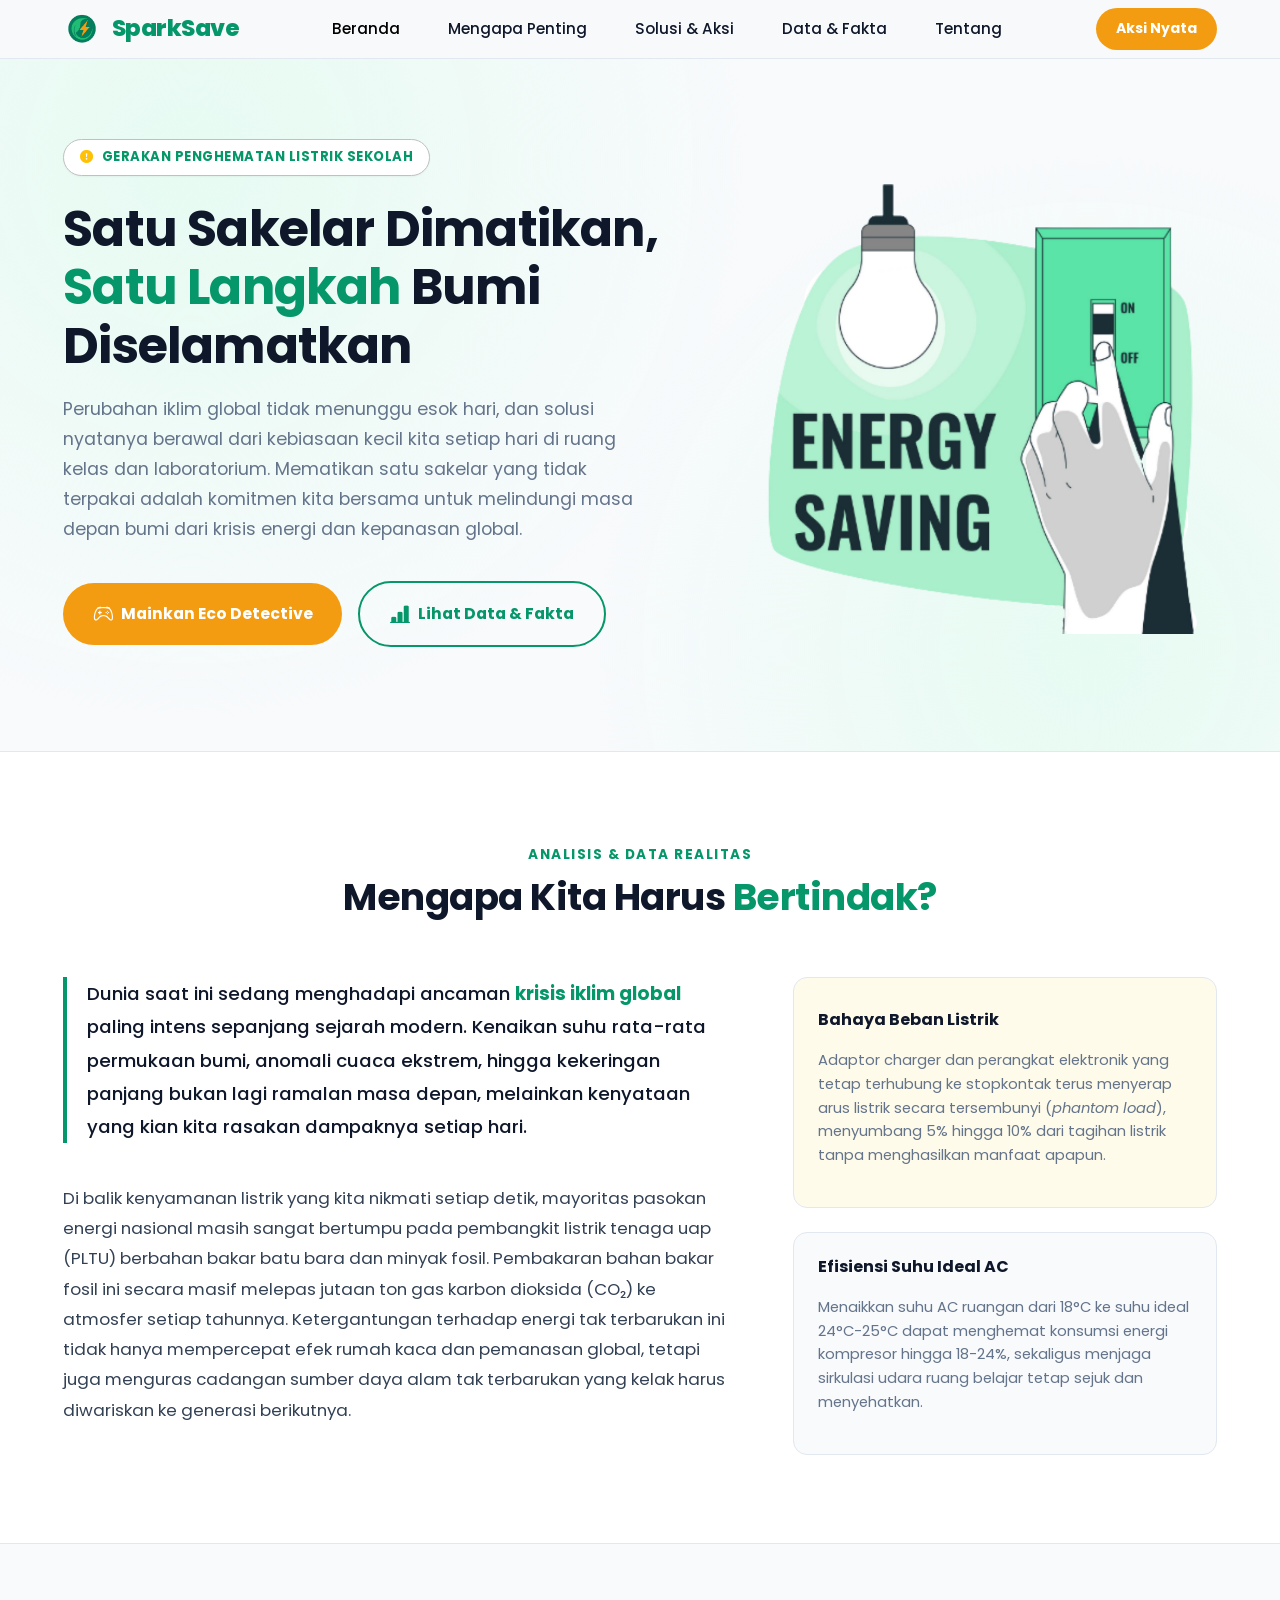
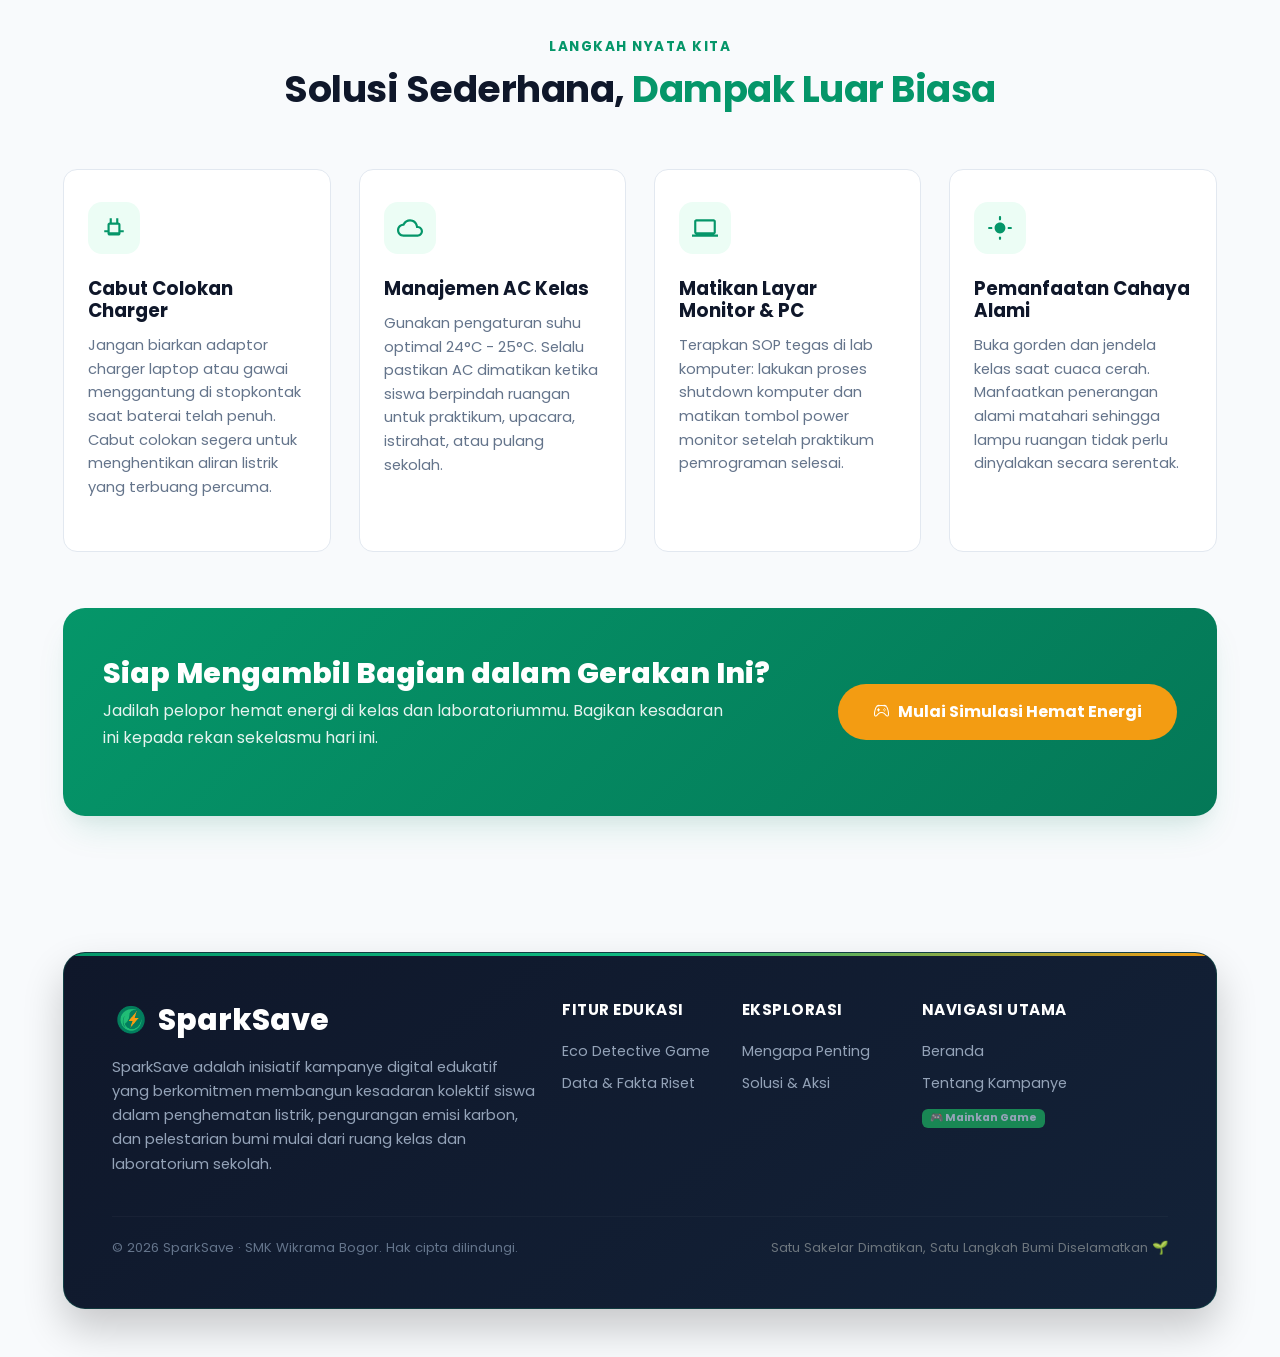
==== commit c78ad5eb: "Game Aksi" ====
--- a/index.html
+++ b/index.html
@@ -5,7 +5,7 @@
     <meta charset="UTF-8">
     <meta name="viewport" content="width=device-width, initial-scale=1.0">
     <title>SparkSave | Beranda</title>
-    <link rel="shortcut icon" href="/src/assets/images/favicon.png" type="image/x-icon">
+    <link rel="shortcut icon" href="src/assets/images/favicon.png" type="image/x-icon">
 
     <!-- Google Fonts -->
     <link rel="preconnect" href="https://fonts.googleapis.com">
@@ -19,10 +19,10 @@
     <link href="https://cdn.jsdelivr.net/npm/bootstrap@5.3.8/dist/css/bootstrap.min.css" rel="stylesheet"
         integrity="sha384-sRIl4kxILFvY47J16cr9ZwB07vP4J8+LH7qKQnuqkuIAvNWLzeN8tE5YBujZqJLB" crossorigin="anonymous">
 
-    <link rel="stylesheet" href="/src/style/global.css">
-    <link rel="stylesheet" href="/src/style/index.css">
-    <link rel="stylesheet" href="/src/style/components/footer.css">
-    <link rel="stylesheet" href="/src/style/components/navbar.css">
+    <link rel="stylesheet" href="src/style/global.css">
+    <link rel="stylesheet" href="src/style/index.css">
+    <link rel="stylesheet" href="src/style/components/footer.css">
+    <link rel="stylesheet" href="src/style/components/navbar.css">
 </head>
 
 <body>
@@ -50,18 +50,13 @@
                     </p>
 
                     <div class="hero-cta-group">
-                        <a href="#" onclick="alert('Halaman sedang dalam proses pengembangan')" class="btn-solid">
-                            <svg width="18" height="18" viewBox="0 0 24 24" fill="currentColor">
-                                <path d="M13 2L3 14h9l-1 8 10-12h-9l1-8z" />
-                            </svg>
-                            <span>Mulai Hemat</span>
+                        <a href="src/page/Eco_Detective_Operation_Green_Campus_v3.html" class="btn-solid">
+                            <i class="bi bi-controller fs-5"></i>
+                            <span>Mainkan Eco Detective</span>
                         </a>
-                        <a href="#" onclick="alert('Halaman sedang dalam tahap pengembangan')" class="btn-outline">
-                            <svg width="18" height="18" viewBox="0 0 24 24" fill="currentColor">
-                                <path
-                                    d="M12 2C6.48 2 2 6.48 2 12s4.48 10 10 10 10-4.48 10-10S17.52 2 12 2zm1 15h-2v-6h2v6zm0-8h-2V7h2v2z" />
-                            </svg>
-                            <span>Baca Fakta</span>
+                        <a href="src/page/data.html" class="btn-outline">
+                            <i class="bi bi-bar-chart-line-fill fs-5"></i>
+                            <span>Lihat Data & Fakta</span>
                         </a>
                     </div>
 
@@ -69,7 +64,7 @@
 
                 <div class="hero-right">
 
-                    <img src="/src/assets/images/hero.png" class="img-hero" style="height: 450px;" alt="">
+                    <img src="src/assets/images/hero.png" class="img-hero" style="height: 450px;" alt="SparkSave Hero">
 
                 </div>
             </div>
@@ -199,7 +194,7 @@
                         <div class="action-icon">
                             <svg viewBox="0 0 24 24">
                                 <path
-                                    d="M12 7c-2.76 0-5 2.24-5 5s2.24 5 5 5 5-2.24 5-5-2.24-5-5-5zM2 13h2c.55 0 1-.45 1-1s-.45-1-1-1H2c-.55 0-1 .45-1 1s.45 1 1 1zm18 0h2c.55 0 1-.45 1-1s-.45-1-1-1h-2c-.55 0-1 .45-1 1s.45 1 1 1zM11 2v2c0 .55.45 1 1 1s1-.45 1-1V2c0-.55-.45-1-1-1s-1 .45-1 1zm0 18v2c0 .55.45 1 1 1s1-.45 1-1v-2c0-.55-.45-1-1-1s-1 .45-1 1z" />
+                                    d="M12 7c-2.76 0-5 2.24-5 5s2.24 5 5 5 5-2.24 5-5-2.24-5-5-5zM2 13h2c.55 0 1-.45 1-1s-.45-1-1-1H2c-.55 0-1 .45-1 1s.45 1 1 1zm18 0h2c.55 0 1-.45 1-1s-.45-1-1-1h-2c-.55 0-1 .45-1 1s.45 1 1 1zM11 2v2c0 .55.45 1 1 1s1-.45 1-1V2c0-.55-.45-1-1-1s-1 .45-1 1zm0 18v2c0 .55.45 1 1 1s1-.45 1-1v-2cn 0-.55-.45-1-1-1s-1 .45-1 1z" />
                             </svg>
                         </div>
                         <h3>Pemanfaatan Cahaya Alami</h3>
@@ -219,7 +214,9 @@
                             sekelasmu hari ini.
                         </p>
                     </div>
-                    <a href="#hero" class="btn-cta-strip">Gabung Gerakan Sekarang</a>
+                    <a href="src/page/Eco_Detective_Operation_Green_Campus_v3.html" class="btn-cta-strip">
+                        <i class="bi bi-controller me-2"></i>Mulai Simulasi Hemat Energi
+                    </a>
                 </div>
             </div>
         </section>
--- a/src/style/global.css
+++ b/src/style/global.css
@@ -21,6 +21,19 @@
   --text-muted: #64748b;
   --border-light: #e2e8f0;
   --border-accent: #cbd5e1;
+
+  /* Dark UI & Footer Tokens */
+  --bg-sidebar: #0f172a;
+  --bg-dark: #0f172a;
+  --bg-dark-card: #1e293b;
+  --color-teks: #f8fafc;
+  --color-teks-sub: #94a3b8;
+
+  /* Status Colors */
+  --success: #10b981;
+  --warning: #f59e0b;
+  --danger: #ef4444;
+  --info: #3b82f6;
 
   --shadow-xs: 0 1px 2px rgba(0, 0, 0, 0.04);
   --shadow-sm: 0 2px 6px rgba(0, 0, 0, 0.05);
--- a/src/style/components/footer.css
+++ b/src/style/components/footer.css
@@ -1,85 +1,97 @@
-/* Reset Dasar & Font */
-* {
-  margin: 0;
-  padding: 0;
-  box-sizing: border-box;
-  font-family: -apple-system, BlinkMacSystemFont, "Segoe UI", Roboto, Helvetica, Arial, sans-serif;
+/* Footer Styles - SparkSave */
+.footer-section {
+  margin-top: auto;
+  background-color: transparent;
 }
 
 .footer-card {
-  border-radius: 40px;
-  background-color: var(--bg-sidebar);
-  color: var(--color-teks) !important;
+  border-radius: var(--radius-lg, 24px);
+  background: linear-gradient(145deg, #0f172a, #132238);
+  color: var(--color-teks, #f8fafc) !important;
+  border: 1px solid rgba(16, 185, 129, 0.2);
+  box-shadow: 0 20px 40px rgba(0, 0, 0, 0.2);
+  position: relative;
+  overflow: hidden;
 }
+
+.footer-card::before {
+  content: "";
+  position: absolute;
+  top: 0;
+  left: 0;
+  right: 0;
+  height: 3px;
+  background: linear-gradient(90deg, var(--primary, #059669), var(--secondary, #10b981), var(--accent, #f39c12));
+}
+
+.footer-card h3 {
+  font-size: 1.85rem;
+  font-weight: 800;
+  color: #ffffff;
+  display: flex;
+  align-items: center;
+  gap: 0.5rem;
+}
+
 .footer-card h6 {
-  margin-bottom: 20px;
+  font-size: 0.95rem;
+  font-weight: 700;
+  color: #ffffff;
+  margin-bottom: 1.25rem;
+  letter-spacing: 0.5px;
+  text-transform: uppercase;
+}
+
+.footer-card p {
+  color: var(--color-teks-sub, #94a3b8);
+  font-size: 0.92rem;
+  line-height: 1.65;
+}
+
+.footer-card ul {
+  padding-left: 0;
+  list-style: none;
 }
 
 .footer-card ul li {
   font-size: 0.9rem;
-  cursor: pointer;
-  text-align: center;
+  margin-bottom: 0.65rem;
+  transition: transform 0.2s ease;
 }
 
-.footer-card .text-secondary,
-.footer-card .text-muted {
-  color: var(--color-teks-sub) !important;
+.footer-card ul li a {
+  color: var(--color-teks-sub, #94a3b8) !important;
+  text-decoration: none;
+  transition: color 0.2s ease, padding-left 0.2s ease;
+  display: inline-block;
 }
 
-.mb-2:hover {
-  transform: translateY(-5px);
-  transition: 0.3s ease-in-out;
+.footer-card ul li a:hover {
+  color: var(--secondary, #10b981) !important;
+  transform: translateX(4px);
 }
 
-@media (max-width: 1920px) {
-  .footer-card.p-5 {
-    padding: 4rem !important;
-  }
+.footer-card hr {
+  border-color: rgba(255, 255, 255, 0.12);
 }
 
-@media (max-width: 1366px) {
-  .footer-card.p-5 {
-    padding: 3rem !important;
-  }
-}
-
-@media (max-width: 1280px) {
-  .footer-card.p-5 {
-    padding: 2.75rem !important;
-  }
-}
-
-@media (max-width: 1183px) {
-  .footer-card.p-5 {
-    padding: 2.5rem !important;
-  }
+.footer-card small {
+  color: #64748b;
+  font-size: 0.82rem;
 }
 
 @media (max-width: 768px) {
-  .footer-card.p-5 {
-    padding: 2rem !important;
+  .footer-card {
+    text-align: center;
+    border-radius: var(--radius-md, 16px);
   }
 
-  .footer-card h3 {
-    font-size: 28px !important;
+  .footer-card .col-lg-2,
+  .footer-card .col-6 {
+    text-align: center !important;
   }
 
-  .footer-card .row {
-    text-align: center;
-  }
-
-  .footer-card ul,
-  .footer-card .col-lg-2 {
-    text-align: center !important;
+  .footer-card ul li a:hover {
+    transform: none;
   }
 }
-
-@media (max-width: 576px) {
-  .footer-card.p-5 {
-    padding: 1.5rem !important;
-  }
-
-  .footer-card h3 {
-    font-size: 26px !important;
-  }
-}
--- a/src/style/components/navbar.css
+++ b/src/style/components/navbar.css
@@ -6,7 +6,7 @@
   backdrop-filter: blur(12px);
   border-bottom: 1px solid var(--border-light);
   z-index: 1000;
-  transition: var(--transition);
+  /* transition: var(--transition); */
 }
 
 .nav-wrap {
@@ -57,13 +57,18 @@
   font-size: 0.95rem;
   font-weight: 500;
   color: var(--text-dark);
-  position: relative;
-  transition: var(--transition);
+  /* position: relative;
+  transition: var(--transition); */
 }
 
-.nav-link:hover {
+/* .nav-link:hover {
   color: var(--primary);
-}
+} */
+
+/* .nav-link.active {
+  color: var(--primary);
+  font-weight: 700;
+} */
 
 .nav-actions {
   display: flex;
@@ -87,5 +92,5 @@
 
 .btn-join:hover {
   background-color: var(--accent-hover);
-  transform: translateY(-2px);
-}
+  /* transform: translateY(-2px); */
+} 
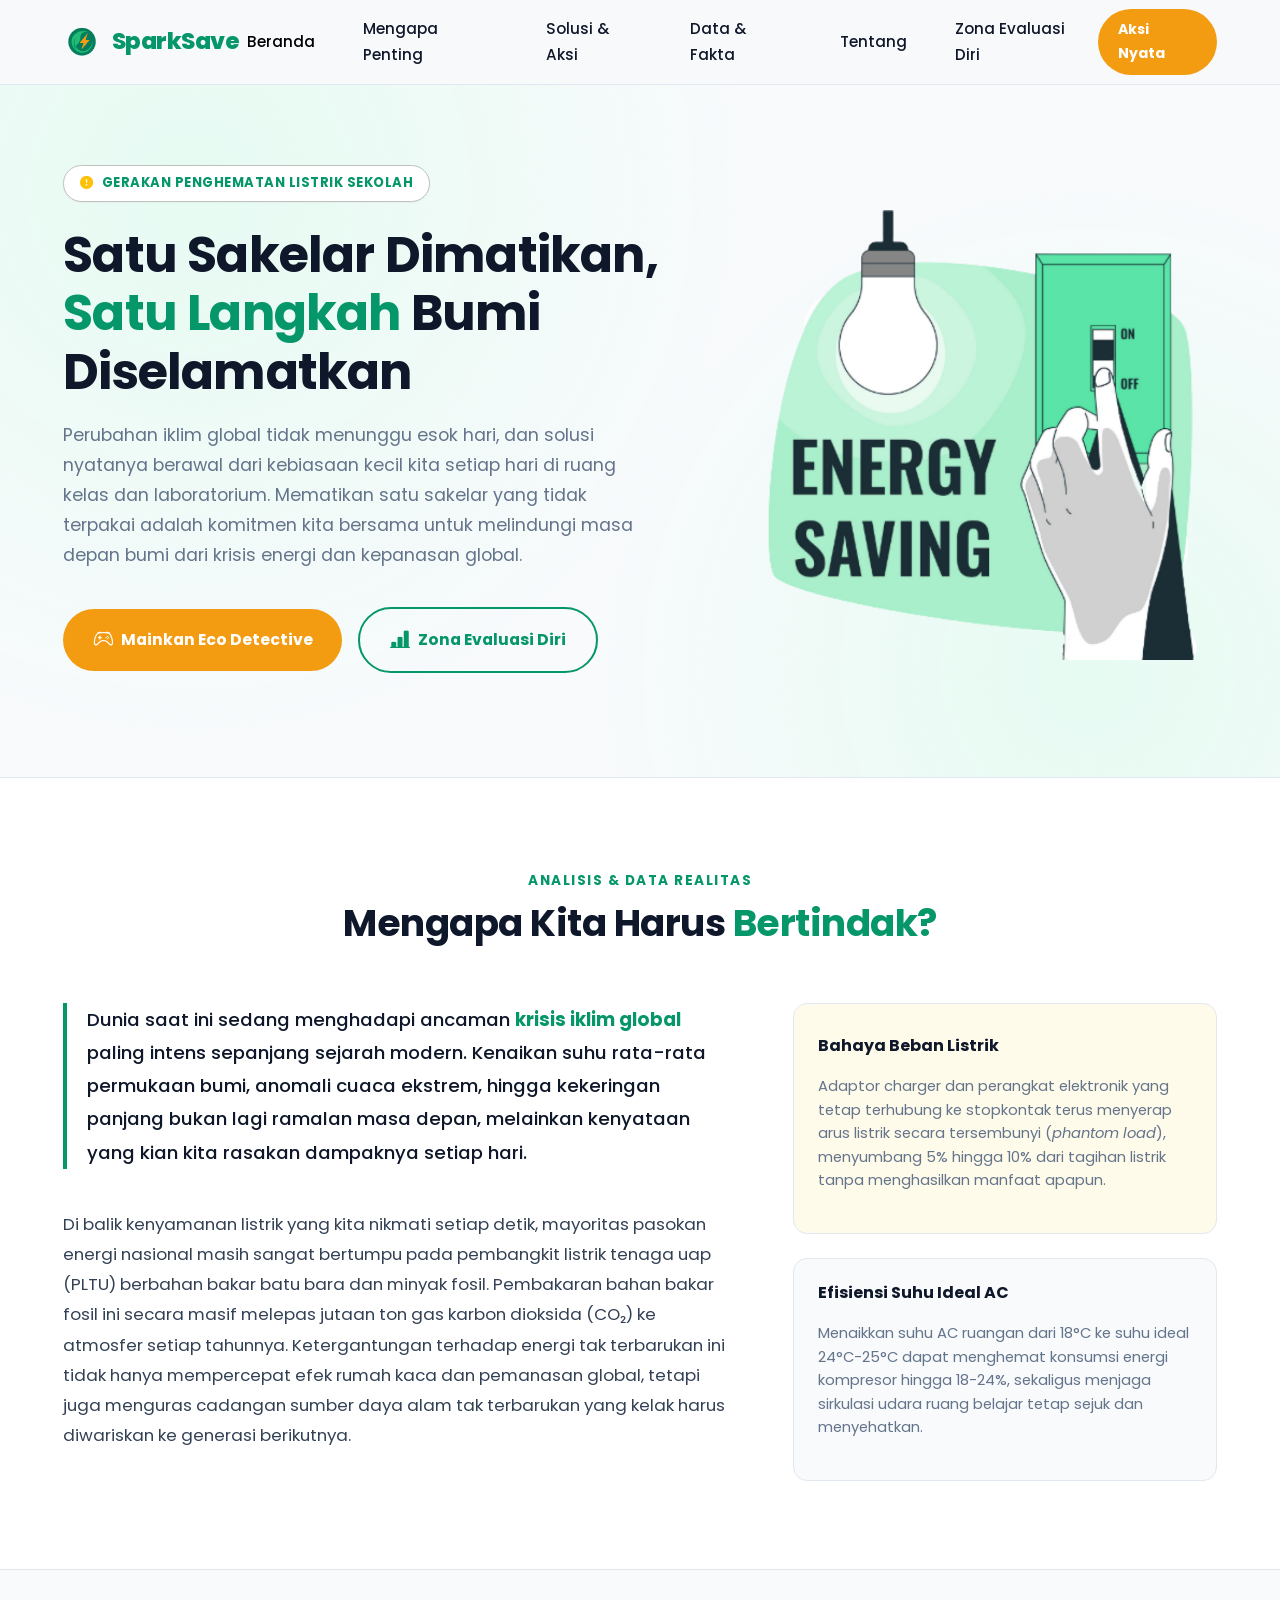
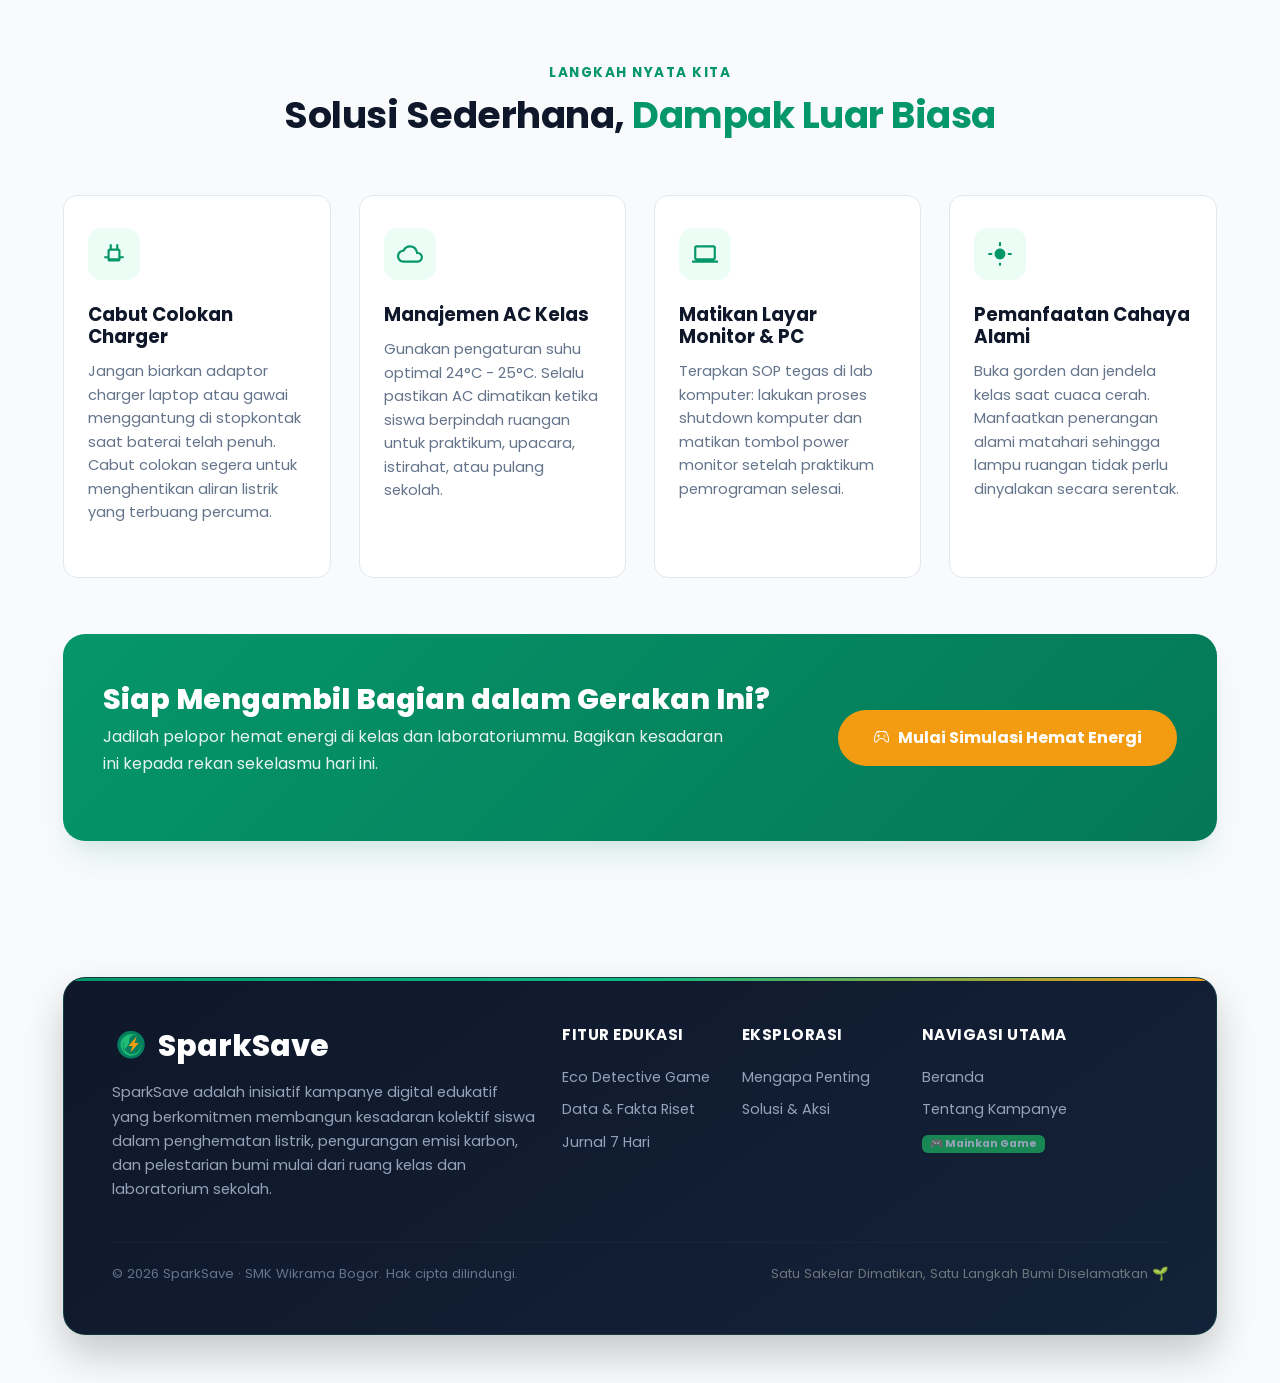
==== commit 049ec249: "QUEST: Dimas has ben finish about the task" ====
--- a/index.html
+++ b/index.html
@@ -54,9 +54,9 @@
                             <i class="bi bi-controller fs-5"></i>
                             <span>Mainkan Eco Detective</span>
                         </a>
-                        <a href="src/page/data.html" class="btn-outline">
+                        <a href="/src/page/to_do.html" class="btn-outline">
                             <i class="bi bi-bar-chart-line-fill fs-5"></i>
-                            <span>Lihat Data & Fakta</span>
+                            <span>Zona Evaluasi Diri</span>
                         </a>
                     </div>
 
